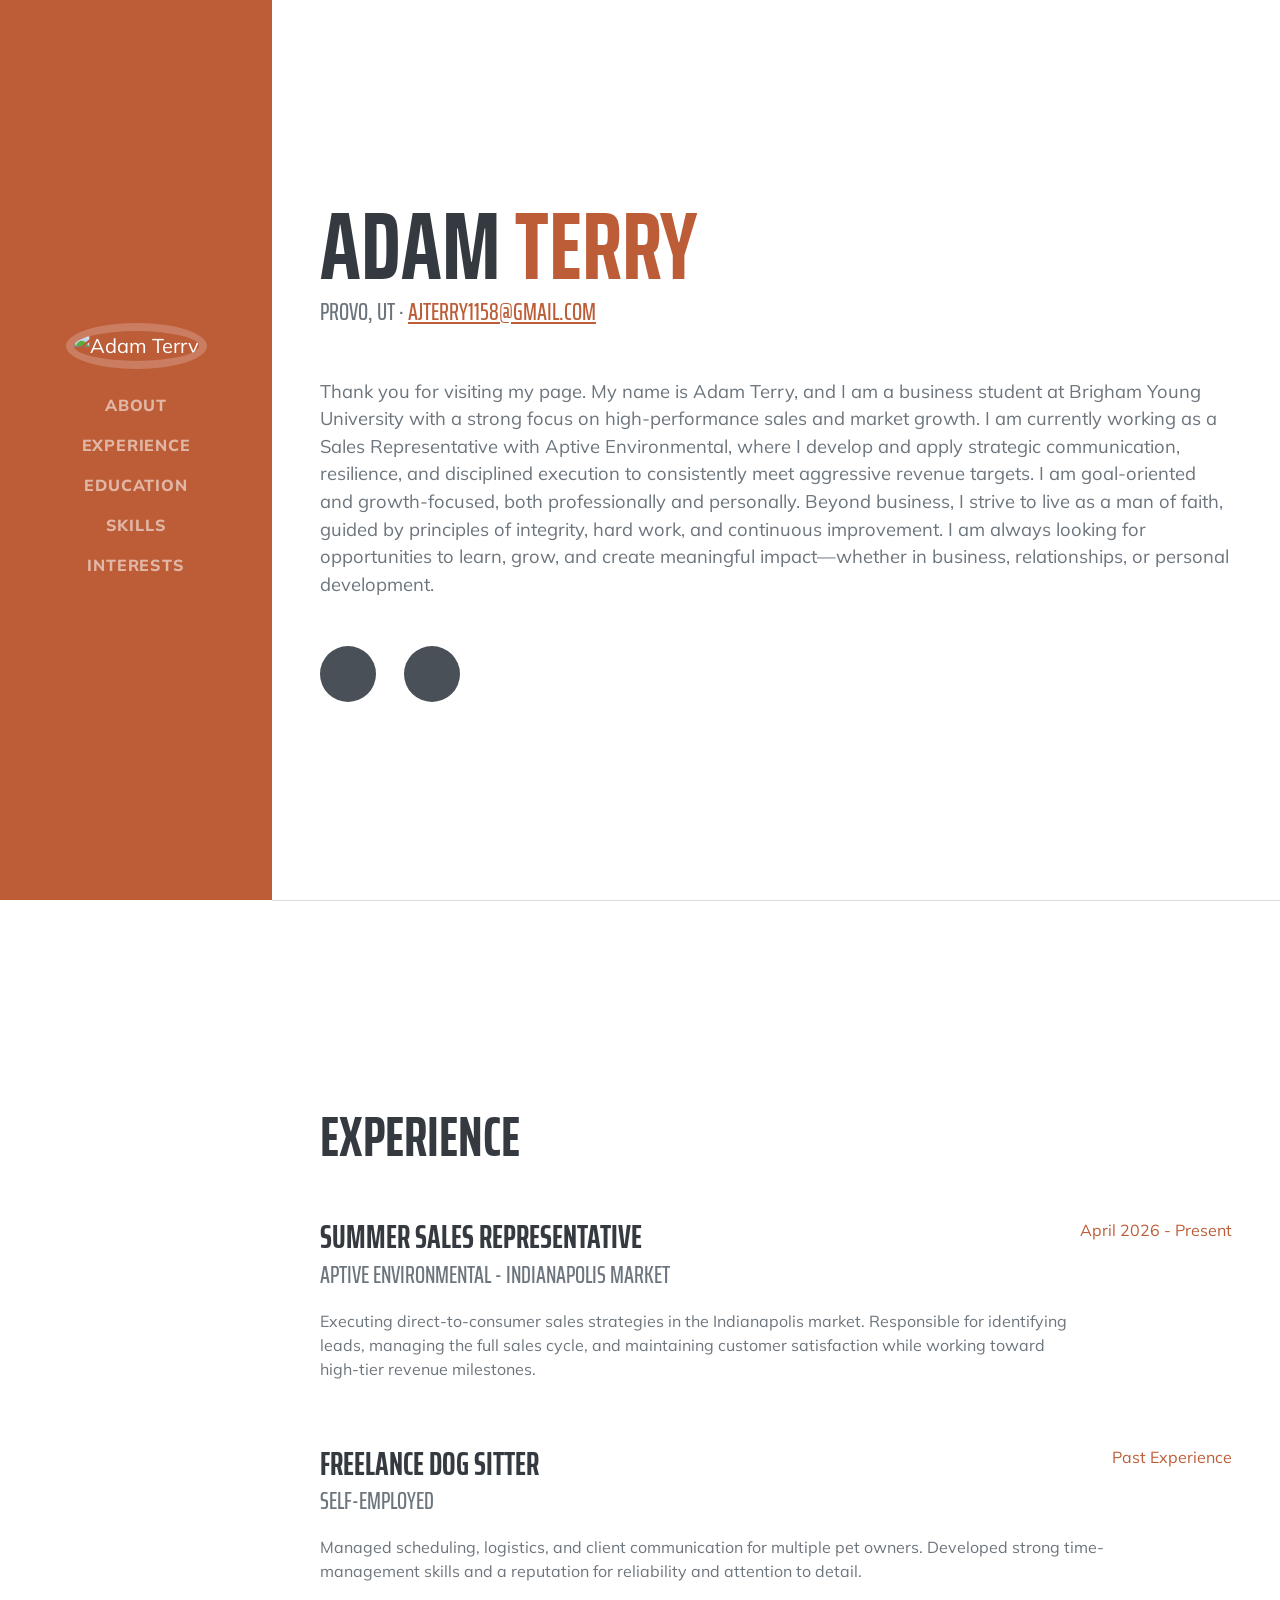
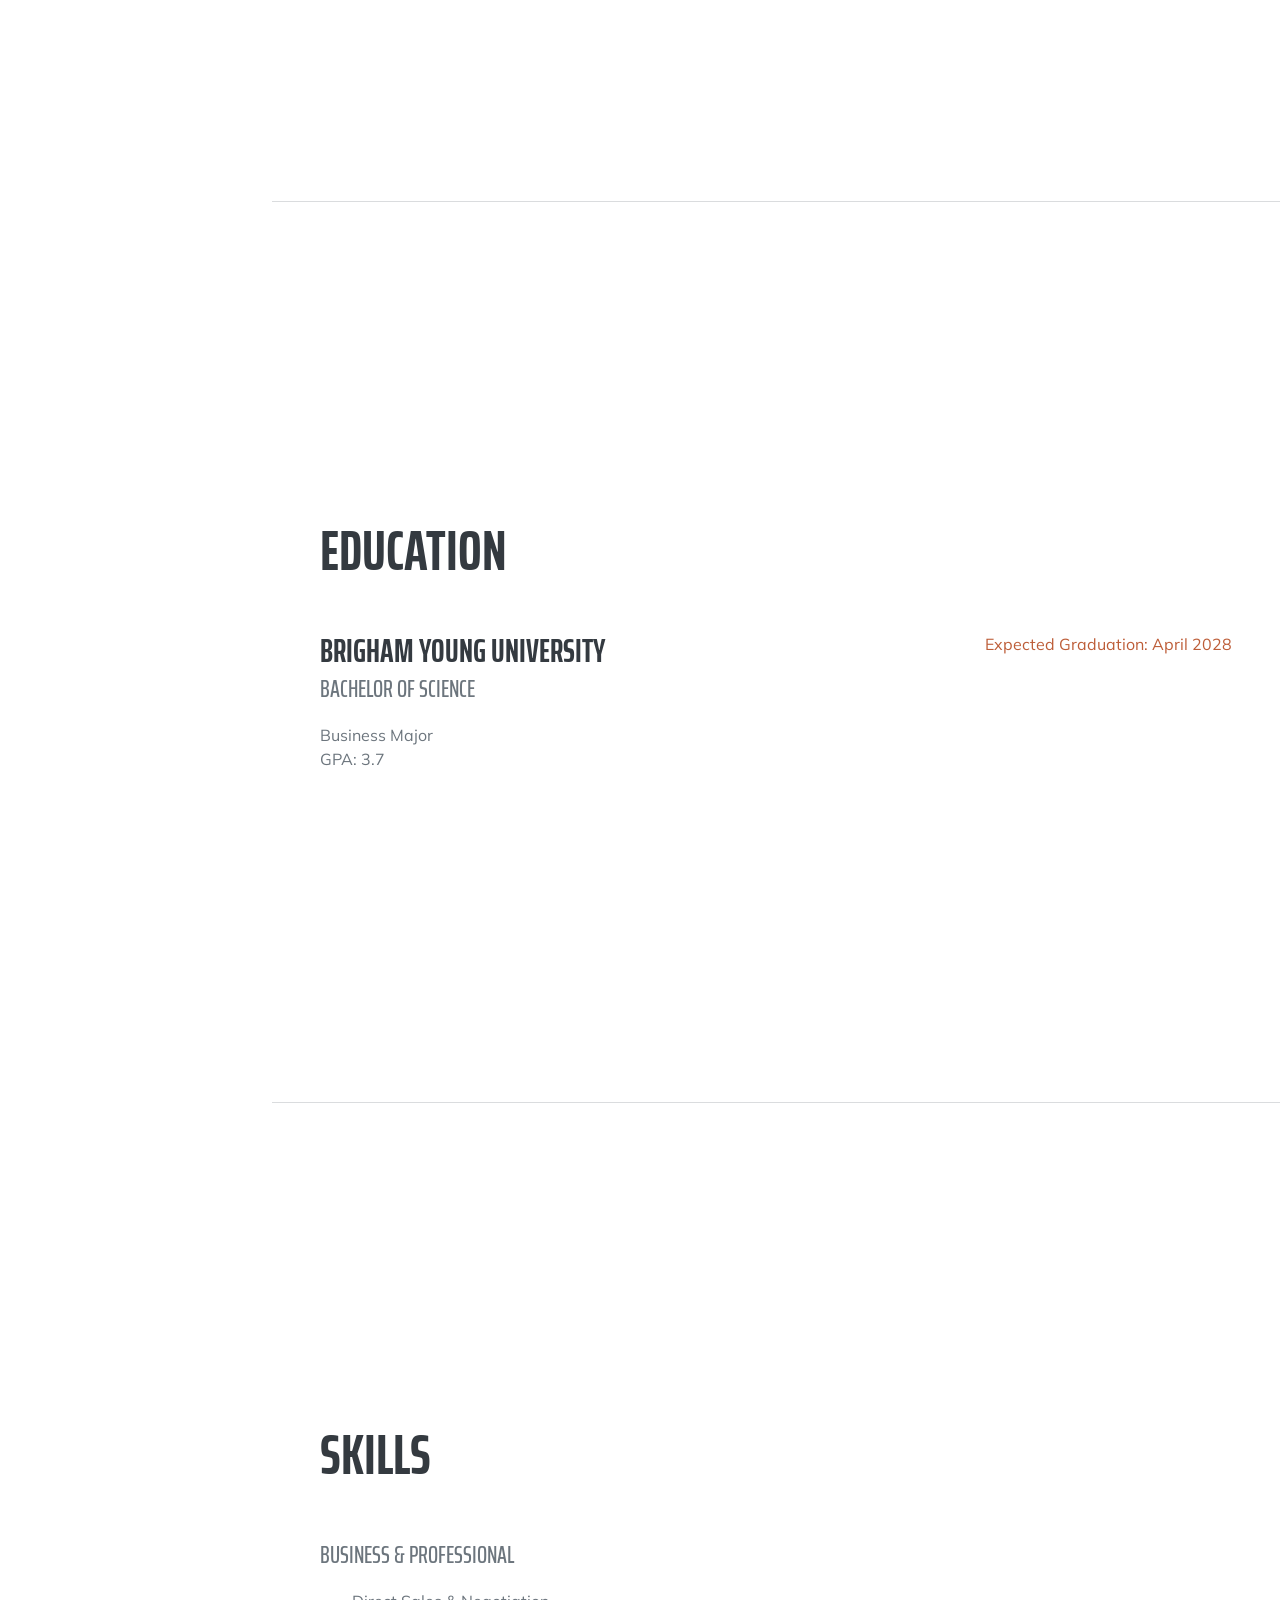
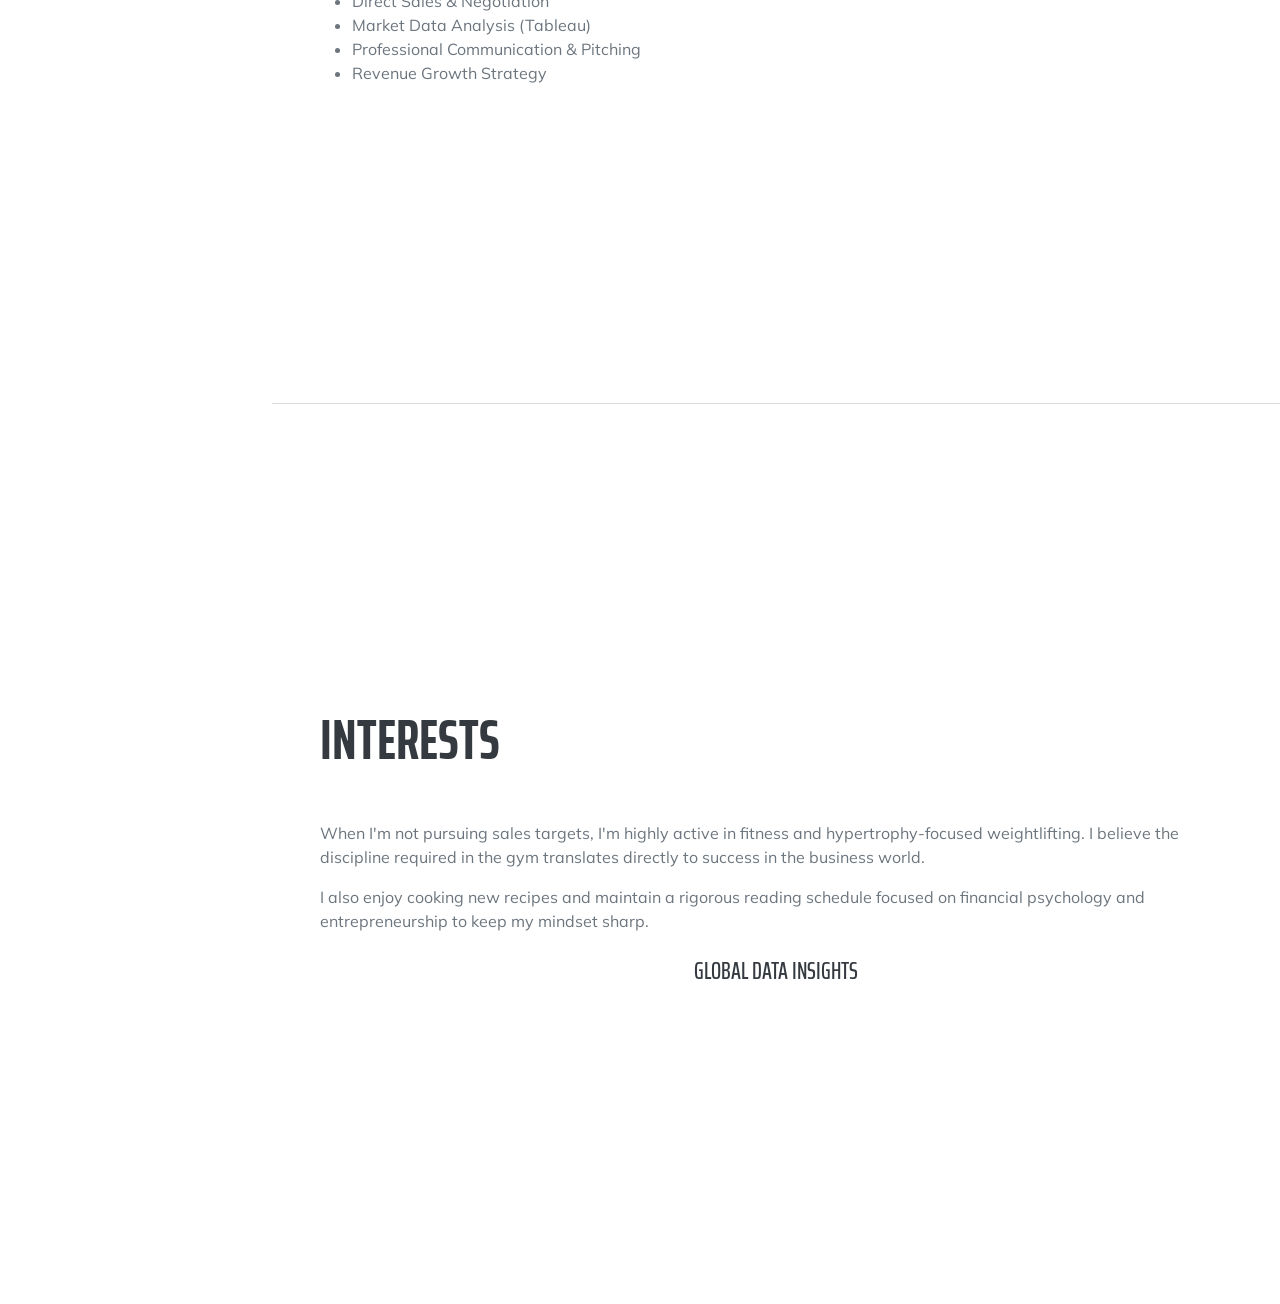
==== index.html @ 9a67cdf8 "Update index.html" ====
<!DOCTYPE html>
<html lang="en">
    <head>
        <meta charset="utf-8" />
        <meta name="viewport" content="width=device-width, initial-scale=1, shrink-to-fit=no" />
        <title>Adam Terry - Professional Resume</title>
        <link rel="icon" type="image/x-icon" href="assets/img/favicon.ico" />
        <script src="https://use.fontawesome.com/releases/v6.3.0/js/all.js" crossorigin="anonymous"></script>
        <link href="https://fonts.googleapis.com/css?family=Saira+Extra+Condensed:500,700" rel="stylesheet" type="text/css" />
        <link href="https://fonts.googleapis.com/css?family=Muli:400,400i,800,800i" rel="stylesheet" type="text/css" />
        <link href="styles.css" rel="stylesheet" />
    </head>
    <body id="page-top">
        <nav class="navbar navbar-expand-lg navbar-dark bg-primary fixed-top" id="sideNav">
            <a class="navbar-brand js-scroll-trigger" href="#page-top">
                <span class="d-block d-lg-none">Adam Terry</span>
                <span class="d-none d-lg-block"><img class="img-fluid img-profile rounded-circle mx-auto mb-2" src="IMG_8298.jpg" alt="Adam Terry" /></span>
            </a>
            <button class="navbar-toggler" type="button" data-bs-toggle="collapse" data-bs-target="#navbarResponsive" aria-controls="navbarResponsive" aria-expanded="false" aria-label="Toggle navigation"><span class="navbar-toggler-icon"></span></button>
            <div class="collapse navbar-collapse" id="navbarResponsive">
                <ul class="navbar-nav">
                    <li class="nav-item"><a class="nav-link js-scroll-trigger" href="#about">About</a></li>
                    <li class="nav-item"><a class="nav-link js-scroll-trigger" href="#experience">Experience</a></li>
                    <li class="nav-item"><a class="nav-link js-scroll-trigger" href="#education">Education</a></li>
                    <li class="nav-item"><a class="nav-link js-scroll-trigger" href="#skills">Skills</a></li>
                    <li class="nav-item"><a class="nav-link js-scroll-trigger" href="#interests">Interests</a></li>
                </ul>
            </div>
        </nav>
        <div class="container-fluid p-0">
            <section class="resume-section" id="about">
                <div class="resume-section-content">
                    <h1 class="mb-0">Adam <span class="text-primary">Terry</span></h1>
                    <div class="subheading mb-5">
                        Provo, UT · <a href="mailto:ajterry1158@gmail.com">ajterry1158@gmail.com</a>
                    </div>
                    <p class="lead mb-5">Thank you for visiting my page. My name is Adam Terry, and I am a business student at Brigham Young University with a strong focus on high-performance sales and market growth. I am currently working as a Sales Representative with Aptive Environmental, where I develop and apply strategic communication, resilience, and disciplined execution to consistently meet aggressive revenue targets. I am goal-oriented and growth-focused, both professionally and personally. Beyond business, I strive to live as a man of faith, guided by principles of integrity, hard work, and continuous improvement. I am always looking for opportunities to learn, grow, and create meaningful impact—whether in business, relationships, or personal development.</p>
                    <div class="social-icons">
                        <a class="social-icon" href="https://www.linkedin.com/in/adam-terry-8295273a7/"><i class="fab fa-linkedin-in"></i></a>
                        <a class="social-icon" href="https://github.com/ajterry3"><i class="fab fa-github"></i></a>
                    </div>
                </div>
            </section>
            <hr class="m-0" />
            <section class="resume-section" id="experience">
                <div class="resume-section-content">
                    <h2 class="mb-5">Experience</h2>
                    <div class="d-flex flex-column flex-md-row justify-content-between mb-5">
                        <div class="flex-grow-1">
                            <h3 class="mb-0">Summer Sales Representative</h3>
                            <div class="subheading mb-3">Aptive Environmental - Indianapolis Market</div>
                            <p>Executing direct-to-consumer sales strategies in the Indianapolis market. Responsible for identifying leads, managing the full sales cycle, and maintaining customer satisfaction while working toward high-tier revenue milestones.</p>
                        </div>
                        <div class="flex-shrink-0"><span class="text-primary">April 2026 - Present</span></div>
                    </div>
                    <div class="d-flex flex-column flex-md-row justify-content-between">
                        <div class="flex-grow-1">
                            <h3 class="mb-0">Freelance Dog Sitter</h3>
                            <div class="subheading mb-3">Self-Employed</div>
                            <p>Managed scheduling, logistics, and client communication for multiple pet owners. Developed strong time-management skills and a reputation for reliability and attention to detail.</p>
                        </div>
                        <div class="flex-shrink-0"><span class="text-primary">Past Experience</span></div>
                    </div>
                </div>
            </section>
            <hr class="m-0" />
            <section class="resume-section" id="education">
                <div class="resume-section-content">
                    <h2 class="mb-5">Education</h2>
                    <div class="d-flex flex-column flex-md-row justify-content-between">
                        <div class="flex-grow-1">
                            <h3 class="mb-0">Brigham Young University</h3>
                            <div class="subheading mb-3">Bachelor of Science</div>
                            <div>Business Major</div>
                            <p>GPA: 3.7</p>
                        </div>
                        <div class="flex-shrink-0"><span class="text-primary">Expected Graduation: April 2028</span></div>
                    </div>
                </div>
            </section>
            <hr class="m-0" />
            <section class="resume-section" id="skills">
                <div class="resume-section-content">
                    <h2 class="mb-5">Skills</h2>
                    <div class="subheading mb-3">Business & Professional</div>
                    <ul class="fa-ul mb-0">
                        <li><span class="fa-li"><i class="fas fa-check"></i></span>Direct Sales & Negotiation</li>
                        <li><span class="fa-li"><i class="fas fa-check"></i></span>Market Data Analysis (Tableau)</li>
                        <li><span class="fa-li"><i class="fas fa-check"></i></span>Professional Communication & Pitching</li>
                        <li><span class="fa-li"><i class="fas fa-check"></i></span>Revenue Growth Strategy</li>
                    </ul>
                </div>
            </section>
            <hr class="m-0" />
            <section class="resume-section" id="interests">
                <div class="resume-section-content">
                    <h2 class="mb-5">Interests</h2>
                    <p>When I'm not pursuing sales targets, I'm highly active in fitness and hypertrophy-focused weightlifting. I believe the discipline required in the gym translates directly to success in the business world.</p>
                    <p class="mb-0">I also enjoy cooking new recipes and maintain a rigorous reading schedule focused on financial psychology and entrepreneurship to keep my mindset sharp.</p>
                    <div class="mt-4 text-center">
    <h3 class="subheading mb-3">Global Data Insights</h3>
                        <div class='tableauPlaceholder' id='viz1713464520448' style='position: relative'><noscript><a href='#'><img alt='Global Oil Production ' src='https:&#47;&#47;public.tableau.com&#47;static&#47;images&#47;MO&#47;MOM2026W14_17759537189500&#47;MOM2026W14&#47;1_rss.png' style='border: none' /></a></noscript><object class='tableauViz'  style='display:none;'><param name='host_url' value='https%3A%2F%2Fpublic.tableau.com%2F' /> <param name='embed_code_version' value='3' /> <param name='site_root' value='' /><param name='name' value='MOM2026W14_17759537189500&#47;MOM2026W14' /><param name='tabs' value='no' /><param name='toolbar' value='yes' /><param name='static_image' value='https:&#47;&#47;public.tableau.com&#47;static&#47;images&#47;MO&#47;MOM2026W14_17759537189500&#47;MOM2026W14&#47;1.png' /> <param name='animate_transition' value='yes' /><param name='display_static_image' value='yes' /><param name='display_spinner' value='yes' /><param name='display_overlay' value='yes' /><param name='display_count' value='yes' /><param name='language' value='en-US' /></object></div>                <script type='text/javascript'>                    var divElement = document.getElementById('viz1713464520448');                    var vizElement = divElement.getElementsByTagName('object')[0];                    vizElement.style.width='100%';vizElement.style.height=(divElement.offsetWidth*0.75)+'px';                    var scriptElement = document.createElement('script');                    scriptElement.src = 'https://public.tableau.com/scripts/viz-v1.js';                    vizElement.parentNode.insertBefore(scriptElement, vizElement);                </script>
    </div>
                </div>
            </section>
        </div>
        <script src="https://cdn.jsdelivr.net/npm/bootstrap@5.2.3/dist/js/bootstrap.bundle.min.js"></script>
        <script src="js/scripts.js"></script>
    </body>
</html>
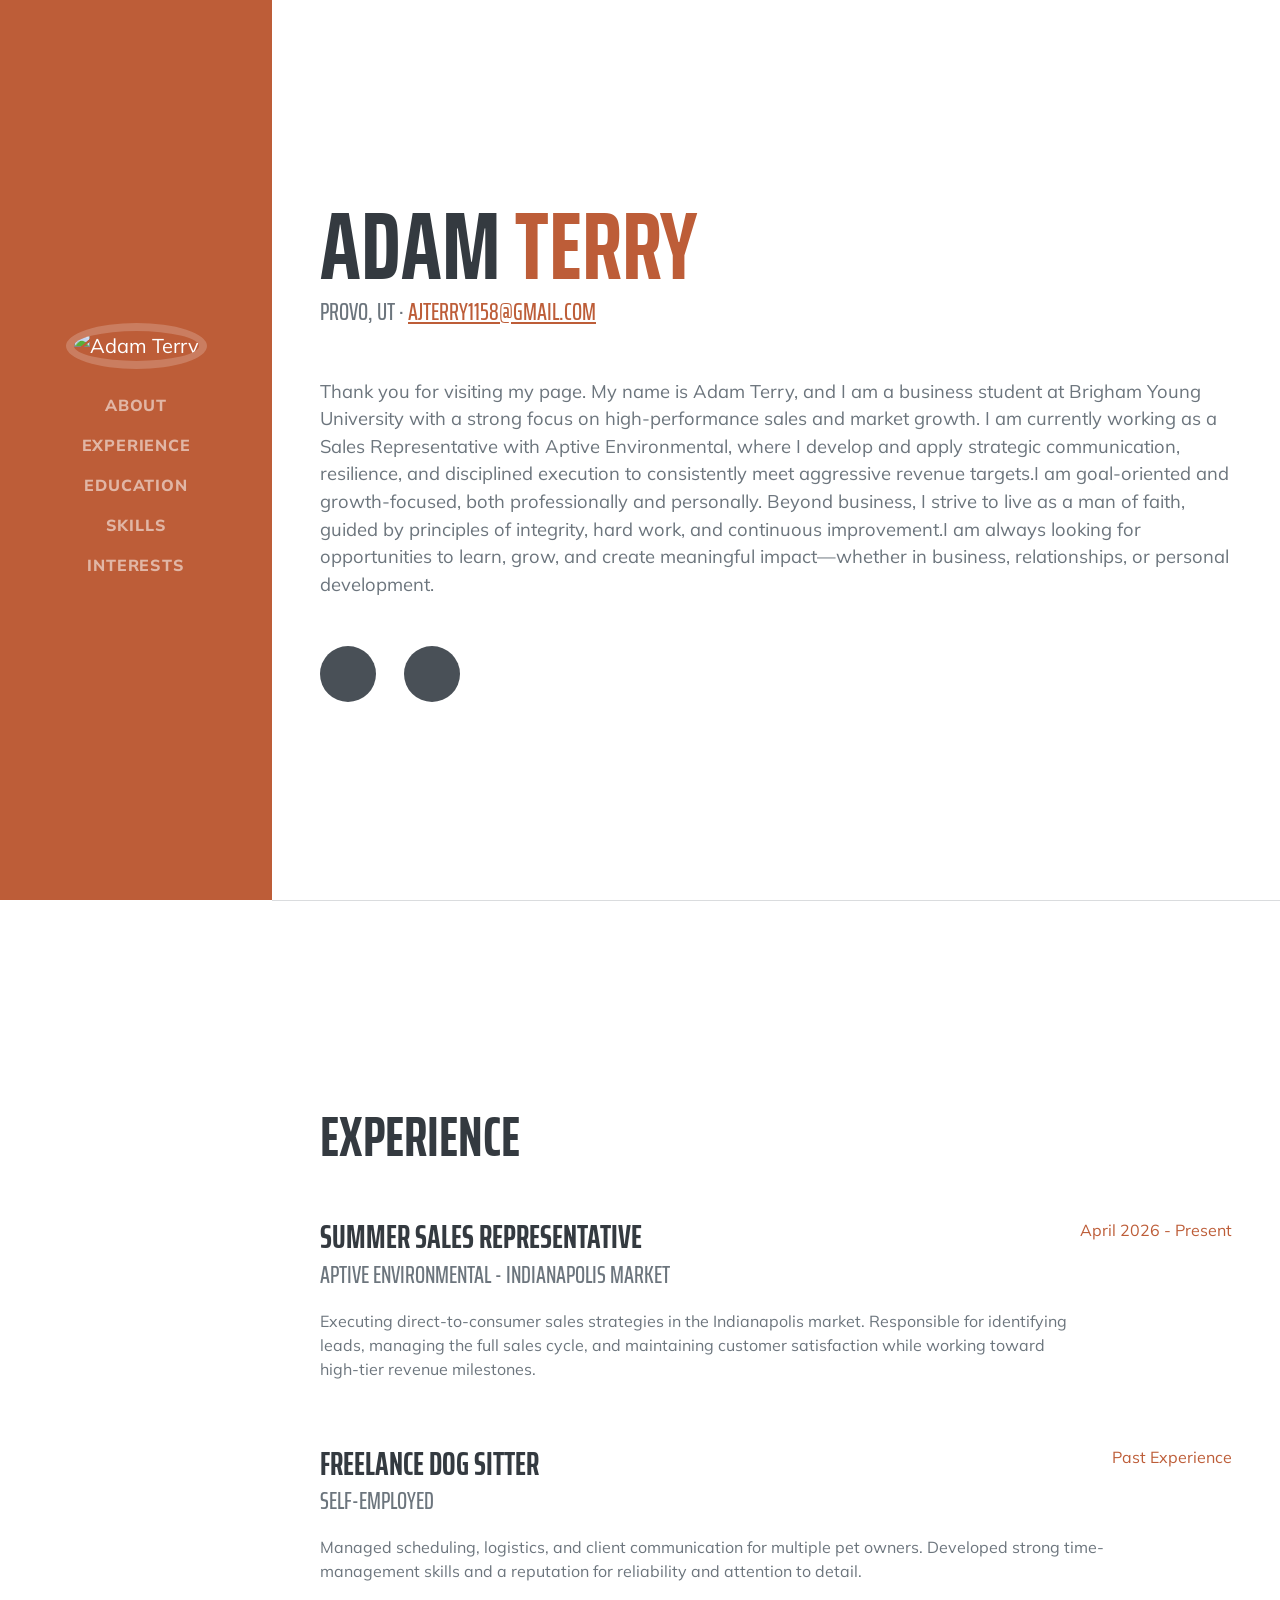
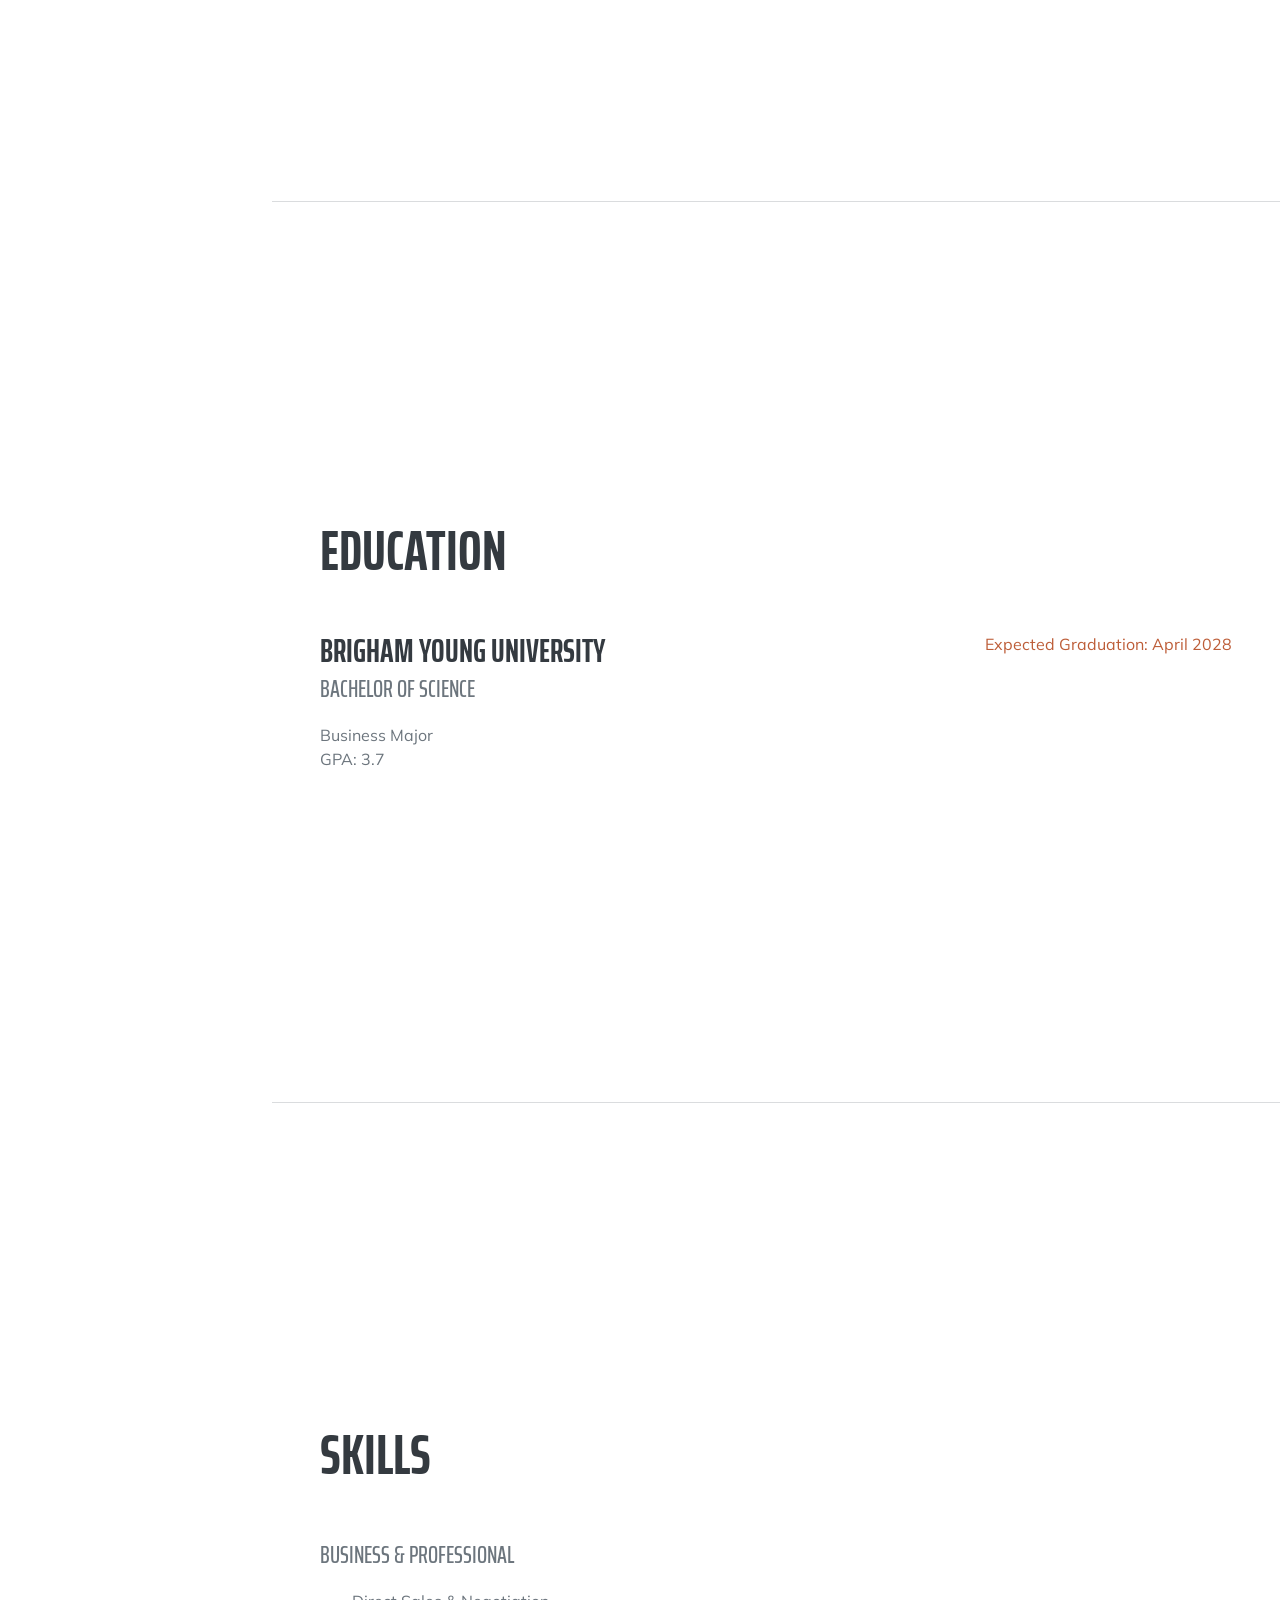
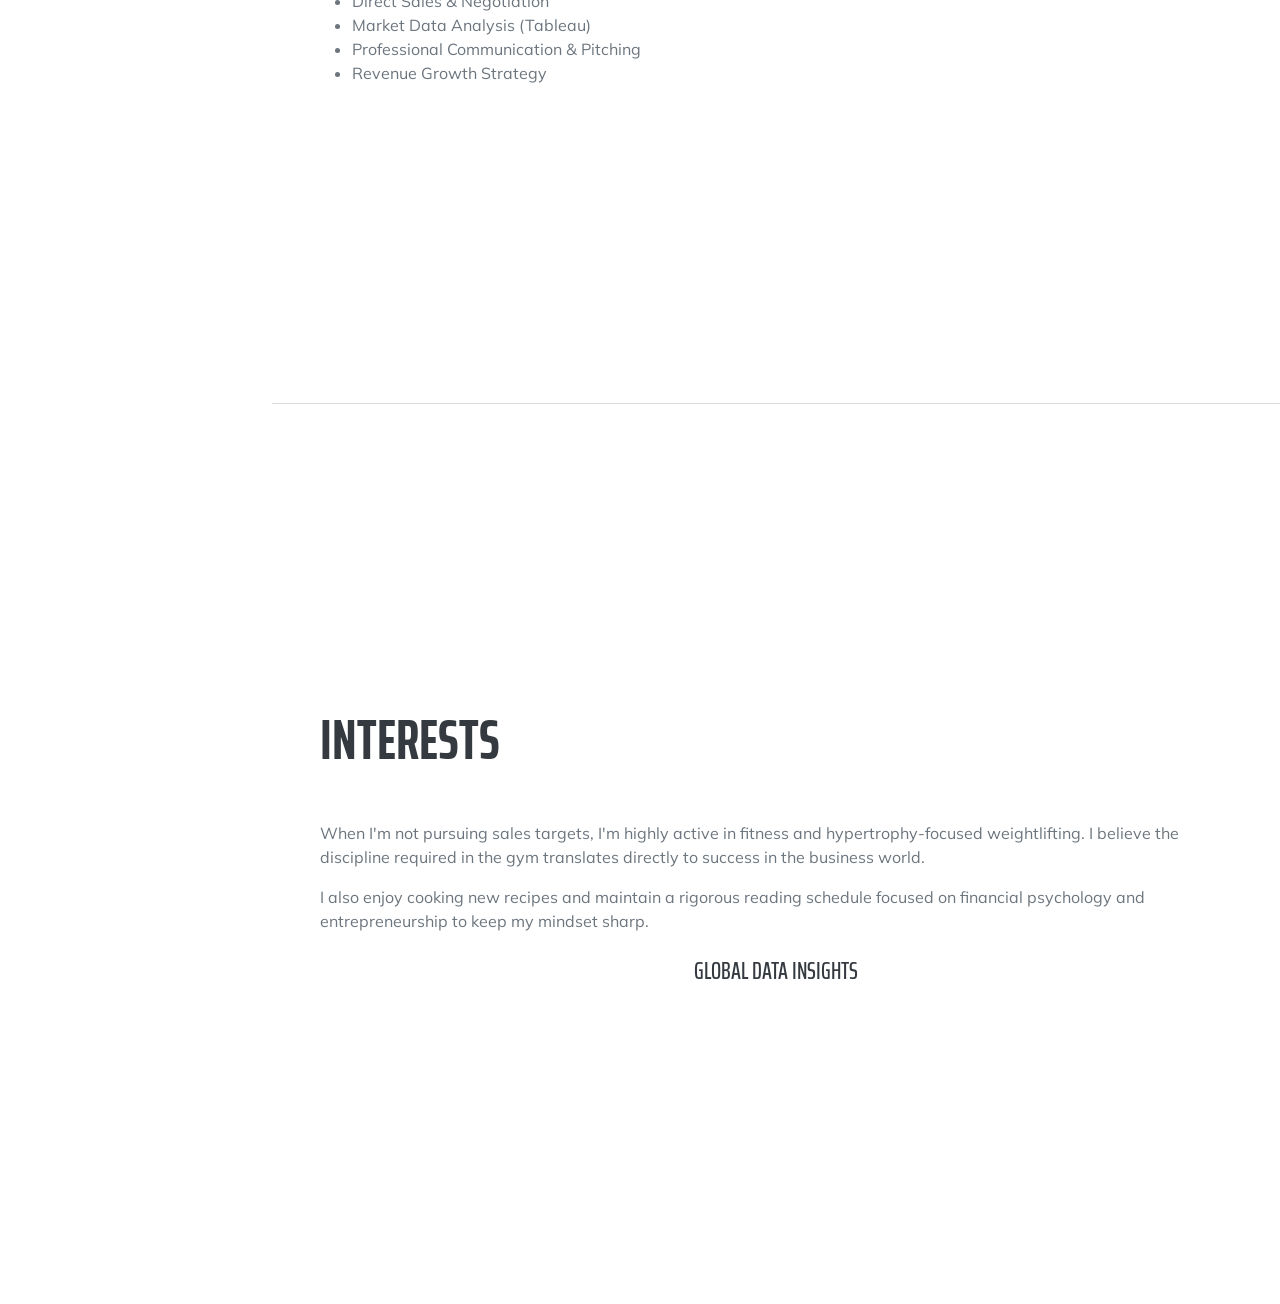
==== commit 9a615e83: "Update index.html" ====
--- a/index.html
+++ b/index.html
@@ -34,7 +34,7 @@
                     <div class="subheading mb-5">
                         Provo, UT · <a href="mailto:ajterry1158@gmail.com">ajterry1158@gmail.com</a>
                     </div>
-                    <p class="lead mb-5">Thank you for visiting my page. My name is Adam Terry, and I am a business student at Brigham Young University with a strong focus on high-performance sales and market growth. I am currently working as a Sales Representative with Aptive Environmental, where I develop and apply strategic communication, resilience, and disciplined execution to consistently meet aggressive revenue targets. I am goal-oriented and growth-focused, both professionally and personally. Beyond business, I strive to live as a man of faith, guided by principles of integrity, hard work, and continuous improvement. I am always looking for opportunities to learn, grow, and create meaningful impact—whether in business, relationships, or personal development.</p>
+                    <p class="lead mb-5">Thank you for visiting my page. My name is Adam Terry, and I am a business student at Brigham Young University with a strong focus on high-performance sales and market growth. I am currently working as a Sales Representative with Aptive Environmental, where I develop and apply strategic communication, resilience, and disciplined execution to consistently meet aggressive revenue targets.I am goal-oriented and growth-focused, both professionally and personally. Beyond business, I strive to live as a man of faith, guided by principles of integrity, hard work, and continuous improvement.I am always looking for opportunities to learn, grow, and create meaningful impact—whether in business, relationships, or personal development.</p>
                     <div class="social-icons">
                         <a class="social-icon" href="https://www.linkedin.com/in/adam-terry-8295273a7/"><i class="fab fa-linkedin-in"></i></a>
                         <a class="social-icon" href="https://github.com/ajterry3"><i class="fab fa-github"></i></a>
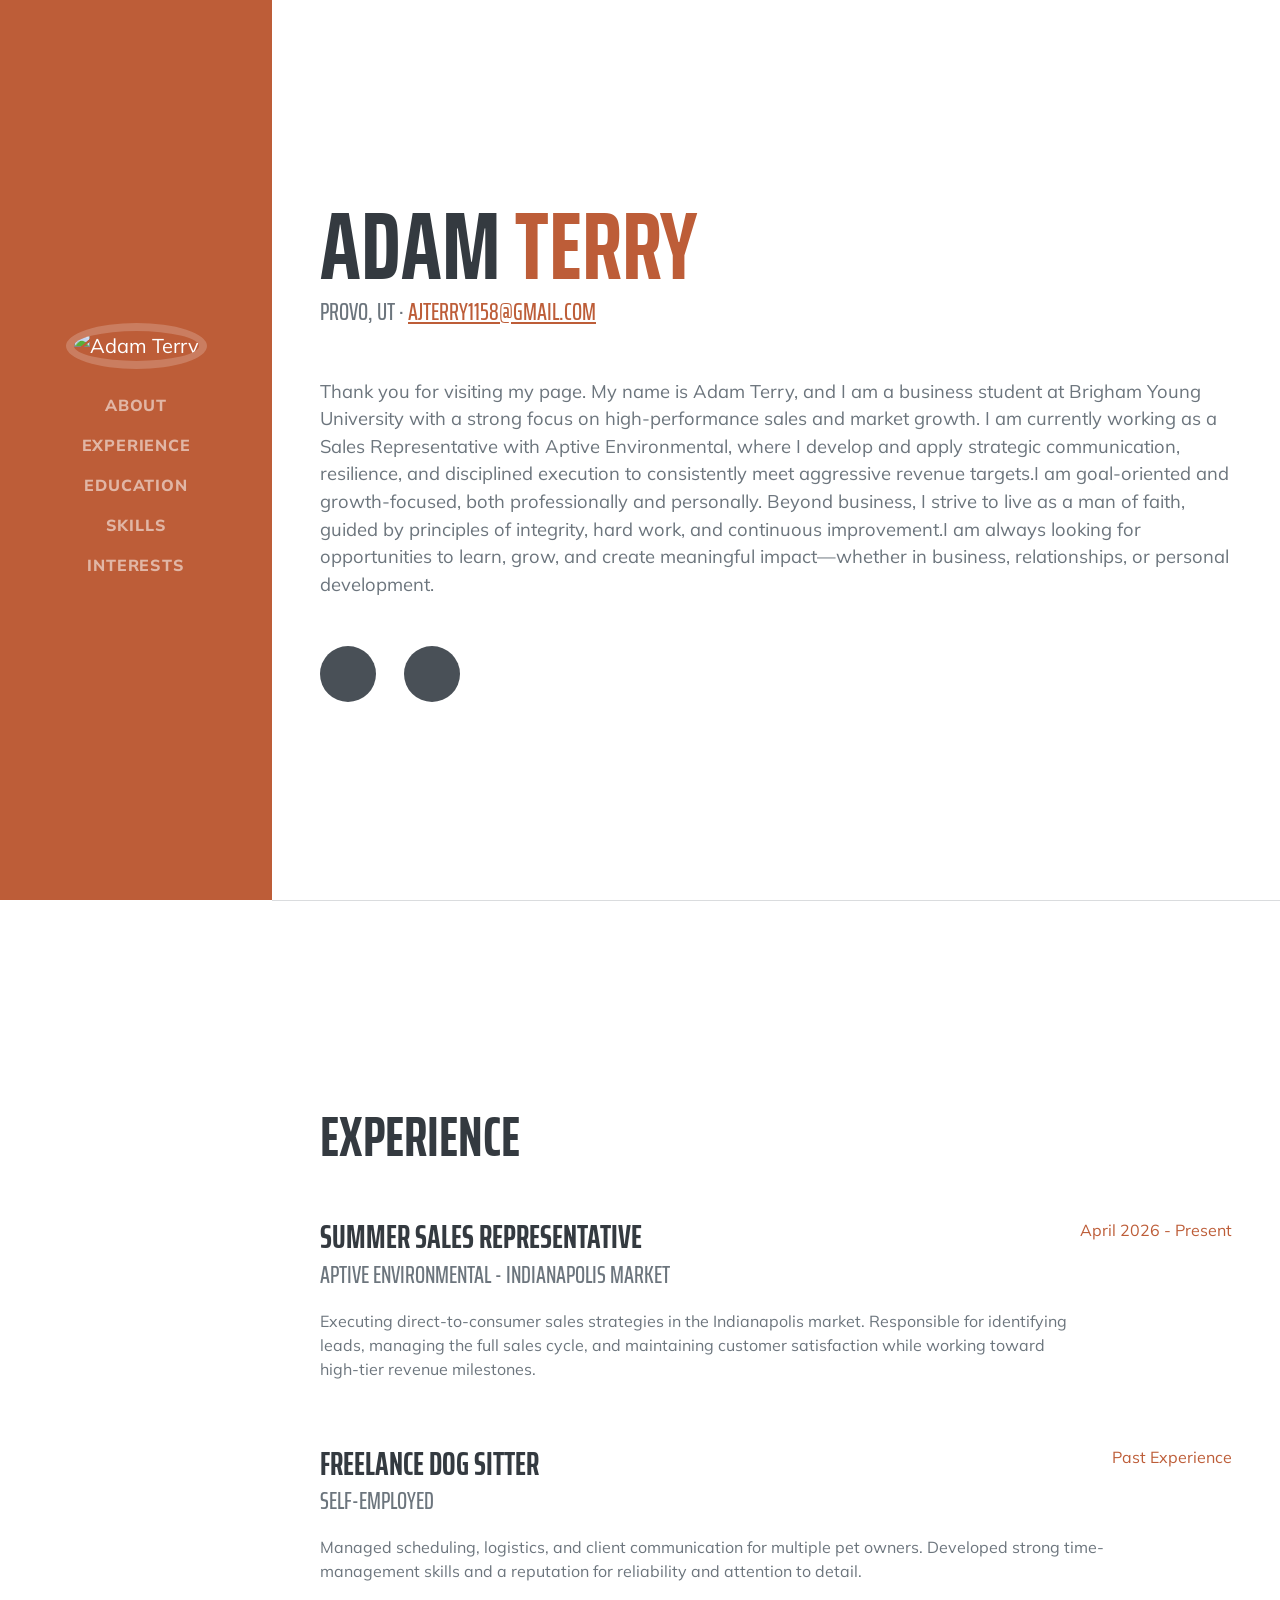
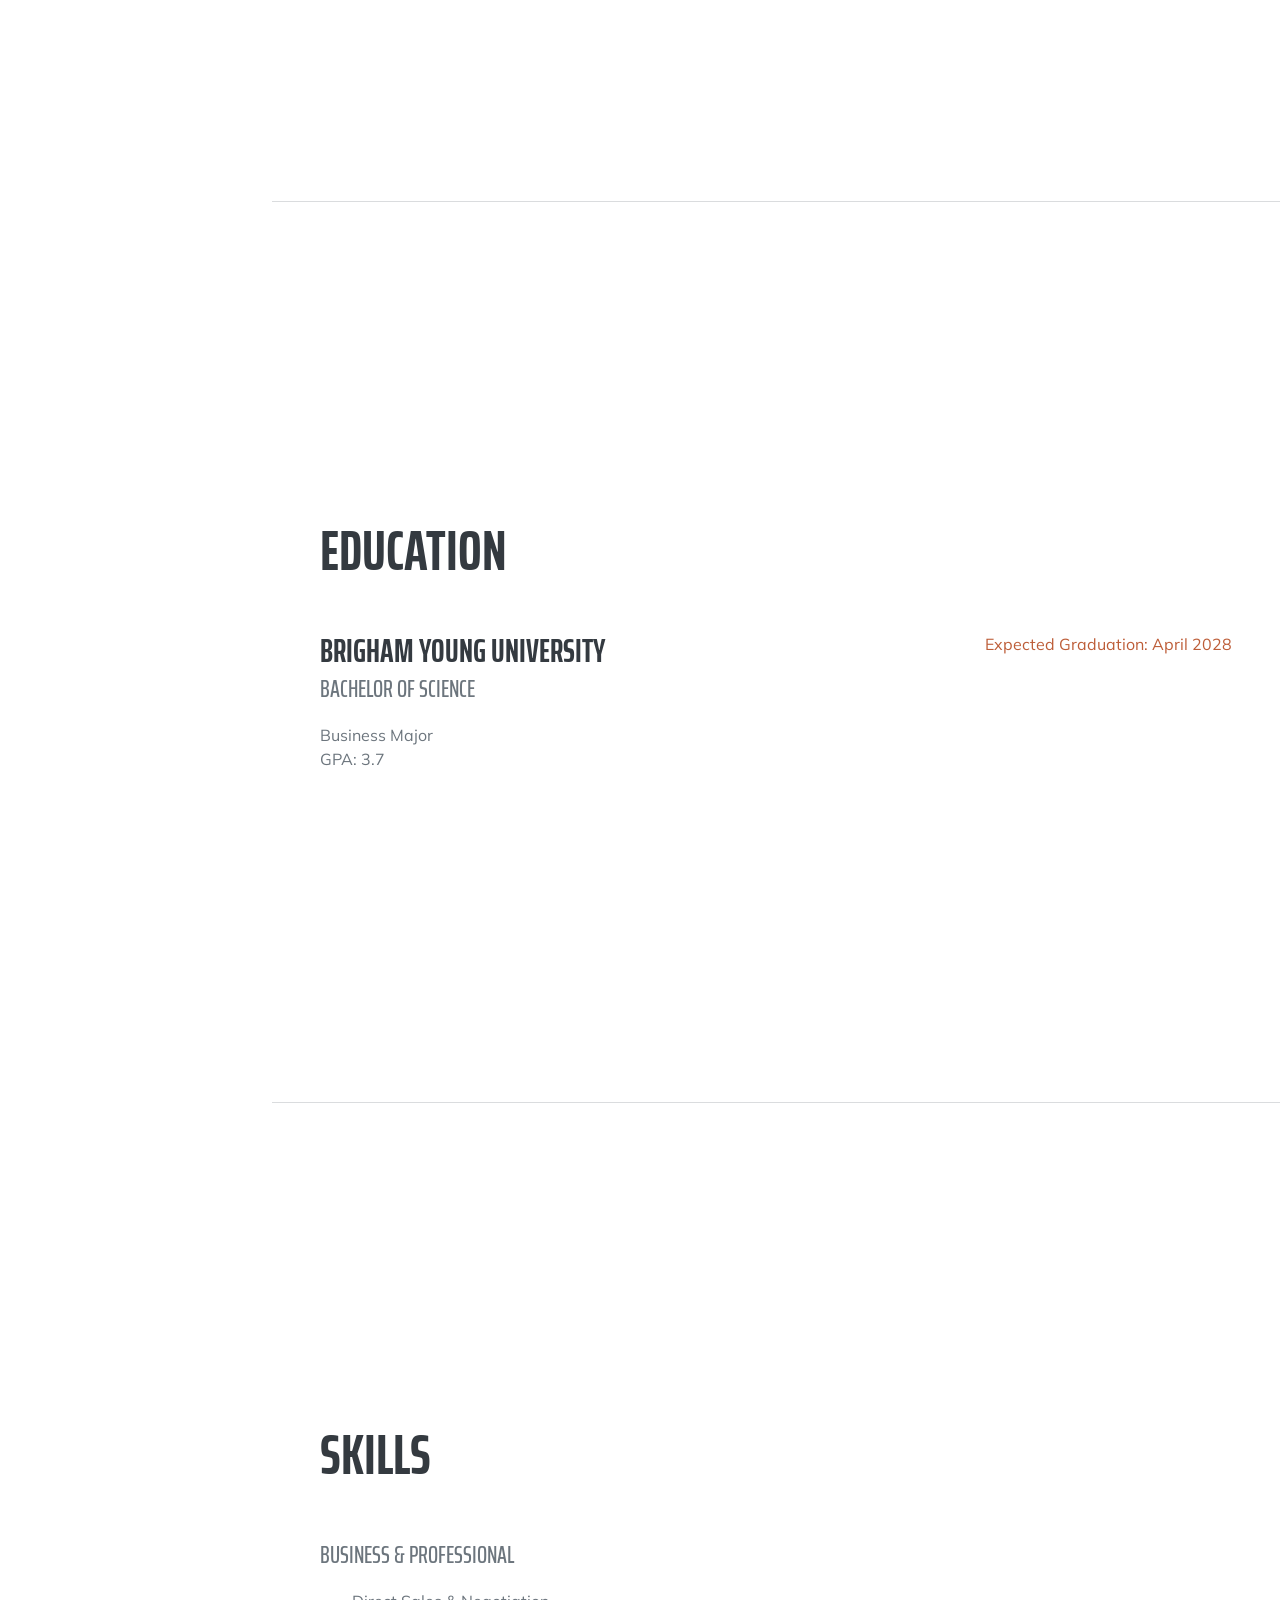
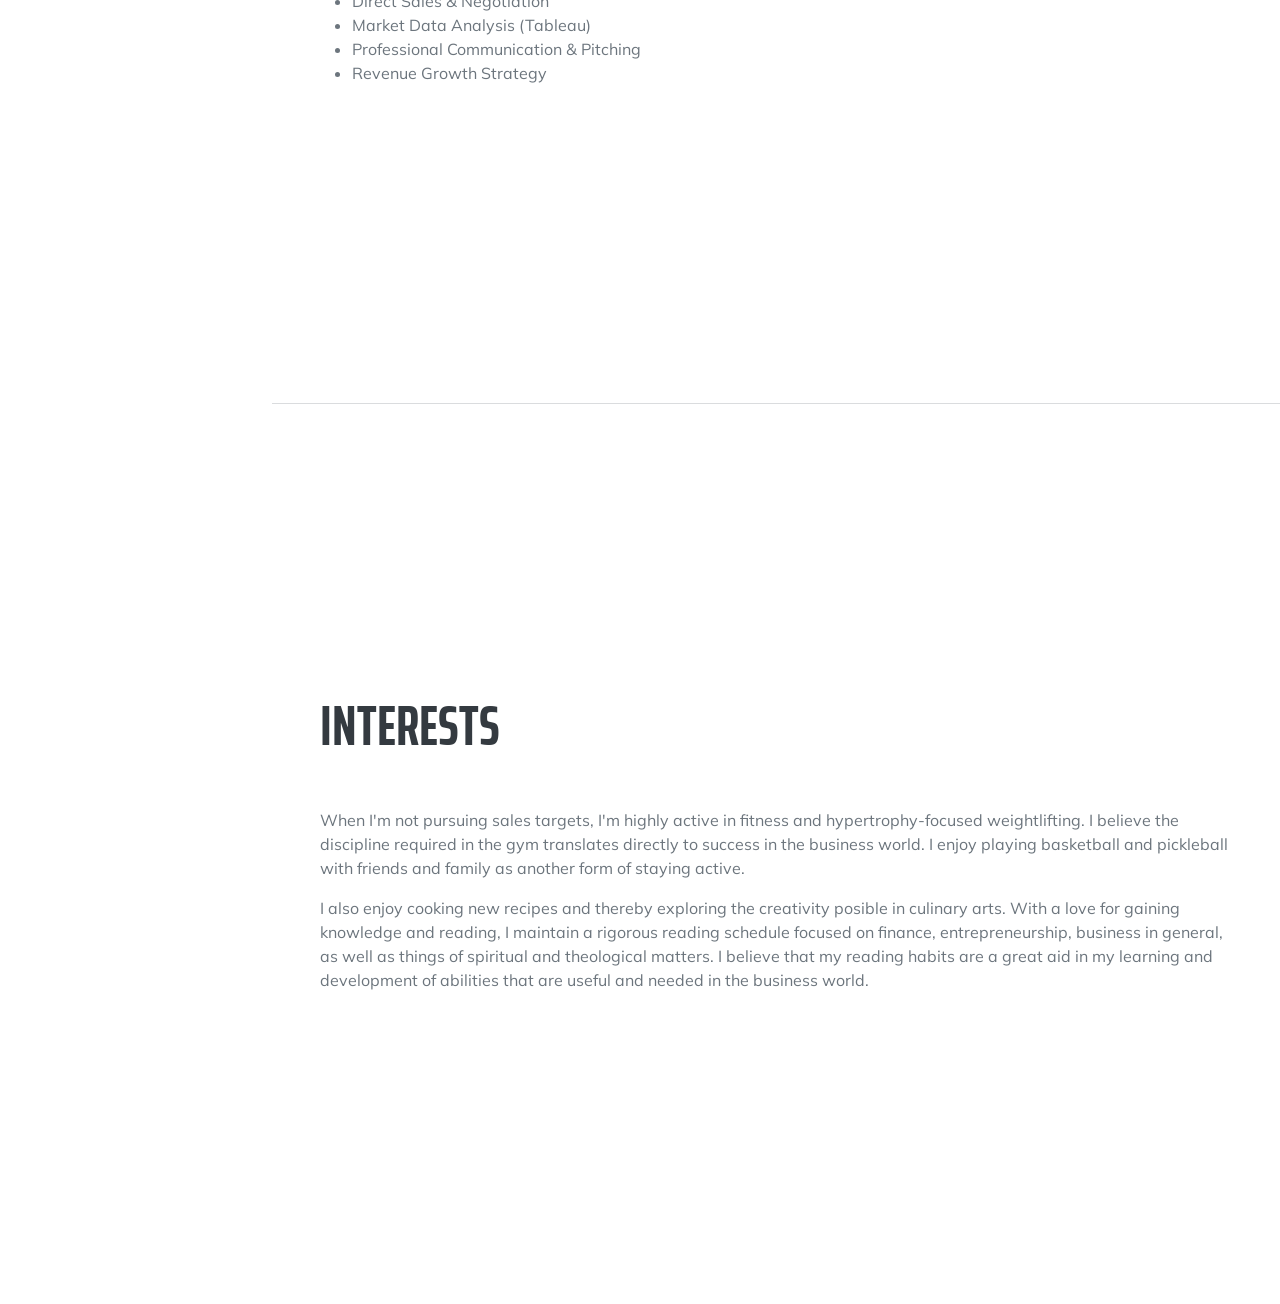
==== commit b487b61f: "Update index.html" ====
--- a/index.html
+++ b/index.html
@@ -95,10 +95,9 @@
             <section class="resume-section" id="interests">
                 <div class="resume-section-content">
                     <h2 class="mb-5">Interests</h2>
-                    <p>When I'm not pursuing sales targets, I'm highly active in fitness and hypertrophy-focused weightlifting. I believe the discipline required in the gym translates directly to success in the business world.</p>
-                    <p class="mb-0">I also enjoy cooking new recipes and maintain a rigorous reading schedule focused on financial psychology and entrepreneurship to keep my mindset sharp.</p>
+                    <p>When I'm not pursuing sales targets, I'm highly active in fitness and hypertrophy-focused weightlifting. I believe the discipline required in the gym translates directly to success in the business world. I enjoy playing basketball and pickleball with friends and family as another form of staying active.</p>
+                    <p class="mb-0">I also enjoy cooking new recipes and thereby exploring the creativity posible in culinary arts. With a love for gaining knowledge and reading, I maintain a rigorous reading schedule focused on finance, entrepreneurship, business in general, as well as things of spiritual and theological matters. I believe that my reading habits are a great aid in my learning and development of abilities that are useful and needed in the business world.</p>
                     <div class="mt-4 text-center">
-    <h3 class="subheading mb-3">Global Data Insights</h3>
                         <div class='tableauPlaceholder' id='viz1713464520448' style='position: relative'><noscript><a href='#'><img alt='Global Oil Production ' src='https:&#47;&#47;public.tableau.com&#47;static&#47;images&#47;MO&#47;MOM2026W14_17759537189500&#47;MOM2026W14&#47;1_rss.png' style='border: none' /></a></noscript><object class='tableauViz'  style='display:none;'><param name='host_url' value='https%3A%2F%2Fpublic.tableau.com%2F' /> <param name='embed_code_version' value='3' /> <param name='site_root' value='' /><param name='name' value='MOM2026W14_17759537189500&#47;MOM2026W14' /><param name='tabs' value='no' /><param name='toolbar' value='yes' /><param name='static_image' value='https:&#47;&#47;public.tableau.com&#47;static&#47;images&#47;MO&#47;MOM2026W14_17759537189500&#47;MOM2026W14&#47;1.png' /> <param name='animate_transition' value='yes' /><param name='display_static_image' value='yes' /><param name='display_spinner' value='yes' /><param name='display_overlay' value='yes' /><param name='display_count' value='yes' /><param name='language' value='en-US' /></object></div>                <script type='text/javascript'>                    var divElement = document.getElementById('viz1713464520448');                    var vizElement = divElement.getElementsByTagName('object')[0];                    vizElement.style.width='100%';vizElement.style.height=(divElement.offsetWidth*0.75)+'px';                    var scriptElement = document.createElement('script');                    scriptElement.src = 'https://public.tableau.com/scripts/viz-v1.js';                    vizElement.parentNode.insertBefore(scriptElement, vizElement);                </script>
     </div>
                 </div>
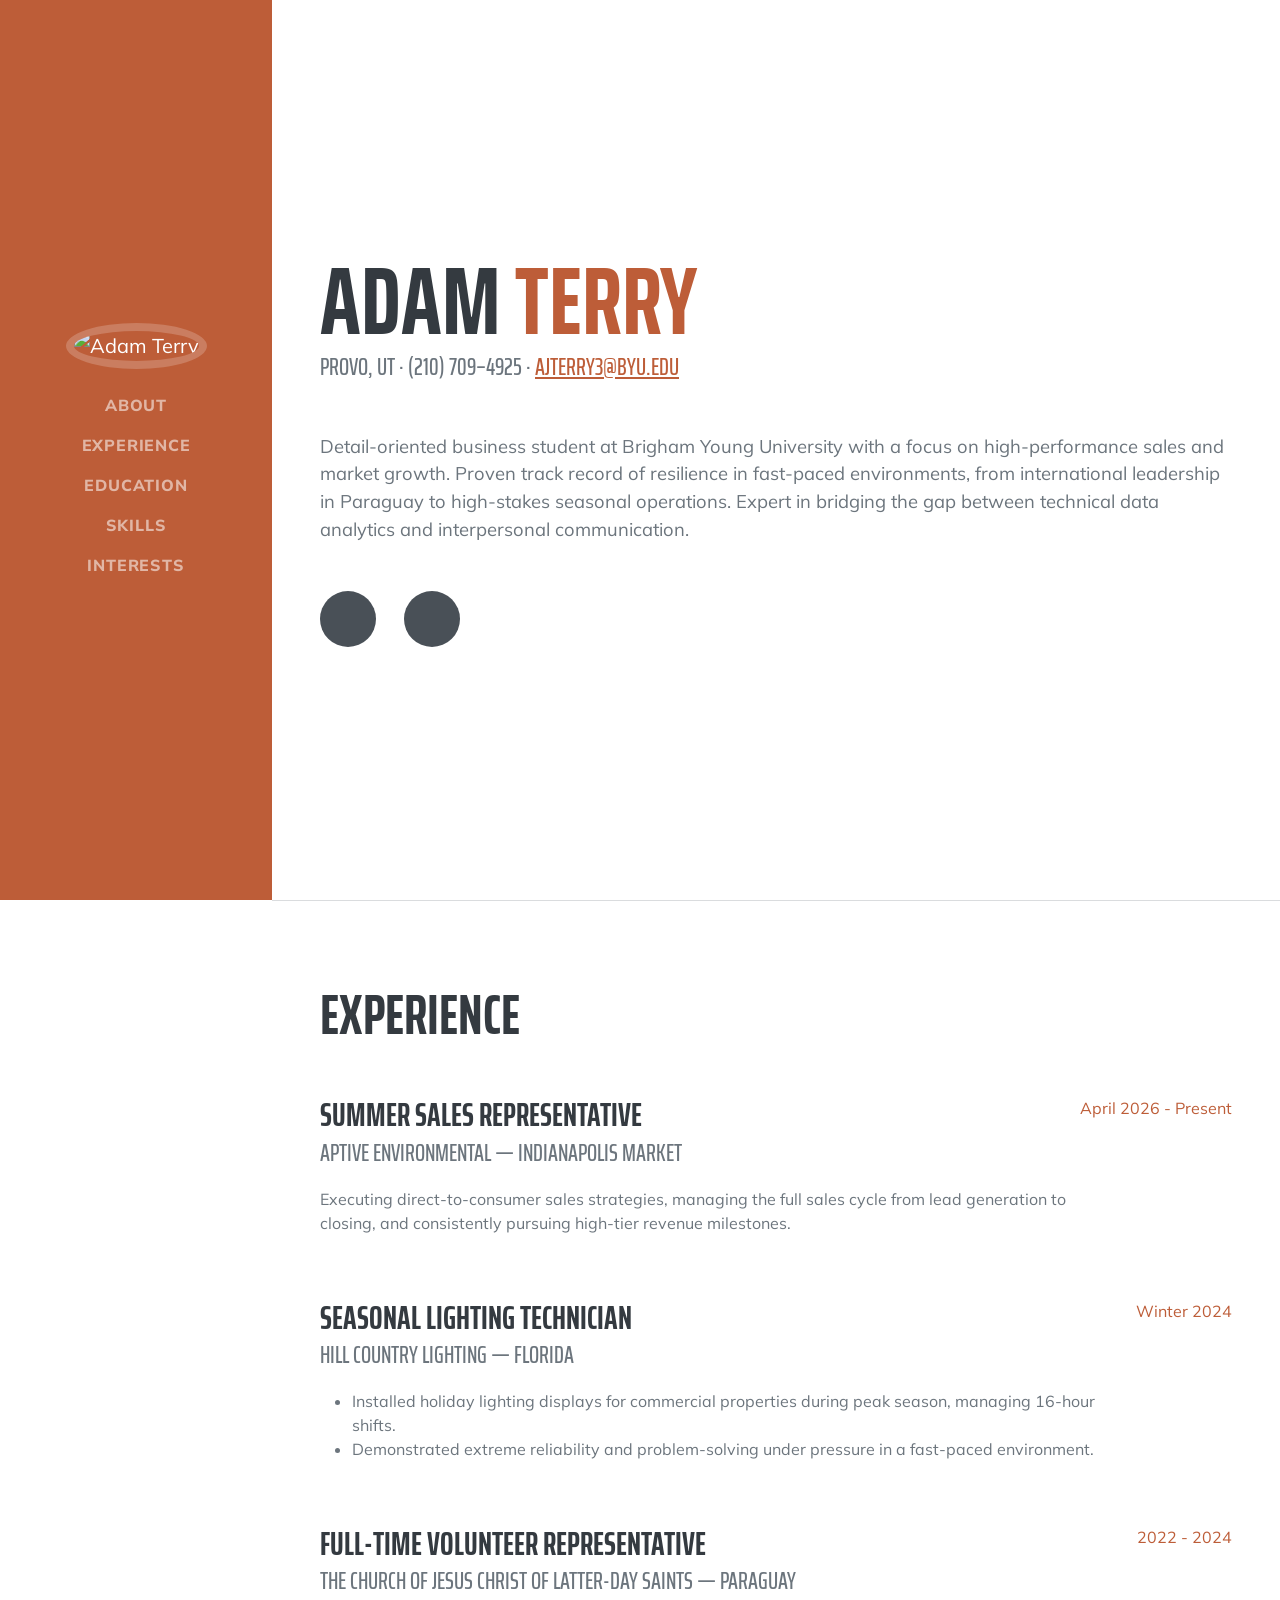
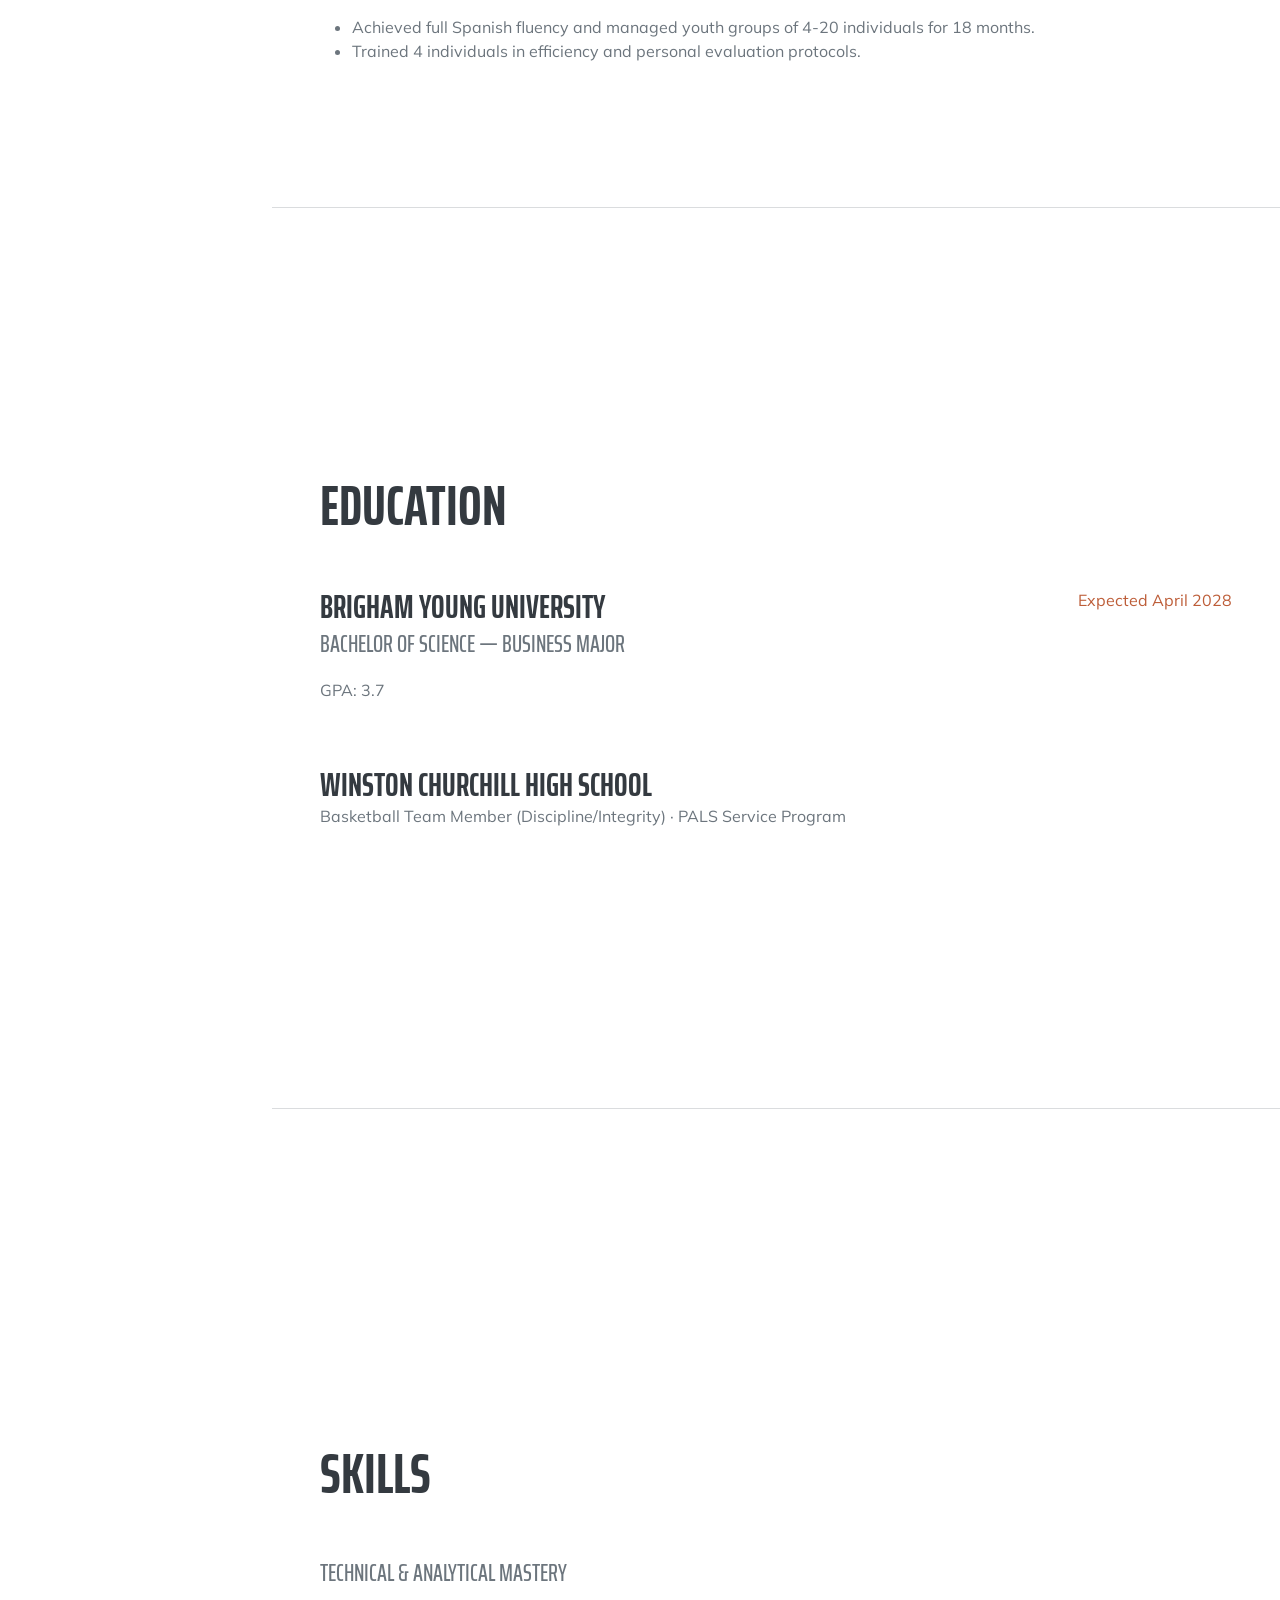
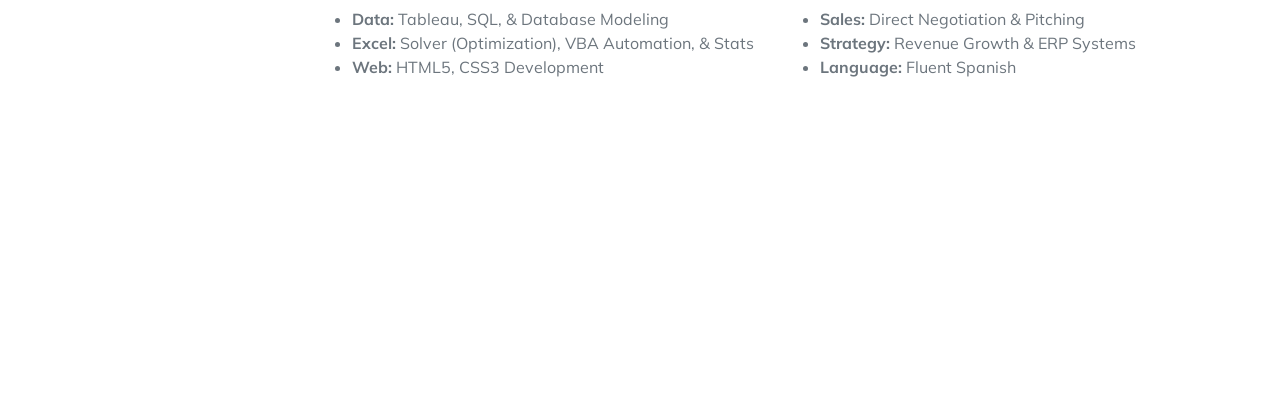
==== commit 3c52b55d: "Update index.html" ====
--- a/index.html
+++ b/index.html
@@ -28,81 +28,108 @@
             </div>
         </nav>
         <div class="container-fluid p-0">
-            <section class="resume-section" id="about">
-                <div class="resume-section-content">
-                    <h1 class="mb-0">Adam <span class="text-primary">Terry</span></h1>
-                    <div class="subheading mb-5">
-                        Provo, UT · <a href="mailto:ajterry1158@gmail.com">ajterry1158@gmail.com</a>
+        <section class="resume-section" id="about">
+            <div class="resume-section-content">
+                <h1 class="mb-0">Adam <span class="text-primary">Terry</span></h1>
+                <div class="subheading mb-5">
+                    Provo, UT · (210) 709–4925 · <a href="mailto:Ajterry3@byu.edu">Ajterry3@byu.edu</a>
+                </div>
+                <p class="lead mb-5">Detail-oriented business student at Brigham Young University with a focus on high-performance sales and market growth. Proven track record of resilience in fast-paced environments, from international leadership in Paraguay to high-stakes seasonal operations. Expert in bridging the gap between technical data analytics and interpersonal communication.</p>
+                <div class="social-icons">
+                    <a class="social-icon" href="https://www.linkedin.com/in/adam-terry-8295273a7/"><i class="fab fa-linkedin-in"></i></a>
+                    <a class="social-icon" href="https://github.com/ajterry3"><i class="fab fa-github"></i></a>
+                </div>
+            </div>
+        </section>
+
+        <hr class="m-0" />
+
+        <section class="resume-section" id="experience">
+            <div class="resume-section-content">
+                <h2 class="mb-5">Experience</h2>
+                
+                <div class="d-flex flex-column flex-md-row justify-content-between mb-5">
+                    <div class="flex-grow-1">
+                        <h3 class="mb-0">Summer Sales Representative</h3>
+                        <div class="subheading mb-3">Aptive Environmental — Indianapolis Market</div>
+                        <p>Executing direct-to-consumer sales strategies, managing the full sales cycle from lead generation to closing, and consistently pursuing high-tier revenue milestones.</p>
                     </div>
-                    <p class="lead mb-5">Thank you for visiting my page. My name is Adam Terry, and I am a business student at Brigham Young University with a strong focus on high-performance sales and market growth. I am currently working as a Sales Representative with Aptive Environmental, where I develop and apply strategic communication, resilience, and disciplined execution to consistently meet aggressive revenue targets.I am goal-oriented and growth-focused, both professionally and personally. Beyond business, I strive to live as a man of faith, guided by principles of integrity, hard work, and continuous improvement.I am always looking for opportunities to learn, grow, and create meaningful impact—whether in business, relationships, or personal development.</p>
-                    <div class="social-icons">
-                        <a class="social-icon" href="https://www.linkedin.com/in/adam-terry-8295273a7/"><i class="fab fa-linkedin-in"></i></a>
-                        <a class="social-icon" href="https://github.com/ajterry3"><i class="fab fa-github"></i></a>
+                    <div class="flex-shrink-0"><span class="text-primary">April 2026 - Present</span></div>
+                </div>
+
+                <div class="d-flex flex-column flex-md-row justify-content-between mb-5">
+                    <div class="flex-grow-1">
+                        <h3 class="mb-0">Seasonal Lighting Technician</h3>
+                        <div class="subheading mb-3">Hill Country Lighting — Florida</div>
+                        <ul>
+                            <li>Installed holiday lighting displays for commercial properties during peak season, managing 16-hour shifts.</li>
+                            <li>Demonstrated extreme reliability and problem-solving under pressure in a fast-paced environment.</li>
+                        </ul>
+                    </div>
+                    <div class="flex-shrink-0"><span class="text-primary">Winter 2024</span></div>
+                </div>
+
+                <div class="d-flex flex-column flex-md-row justify-content-between mb-5">
+                    <div class="flex-grow-1">
+                        <h3 class="mb-0">Full-Time Volunteer Representative</h3>
+                        <div class="subheading mb-3">The Church of Jesus Christ of Latter-Day Saints — Paraguay</div>
+                        <ul>
+                            <li>Achieved full Spanish fluency and managed youth groups of 4-20 individuals for 18 months.</li>
+                            <li>Trained 4 individuals in efficiency and personal evaluation protocols.</li>
+                        </ul>
+                    </div>
+                    <div class="flex-shrink-0"><span class="text-primary">2022 - 2024</span></div>
+                </div>
+            </div>
+        </section>
+
+        <hr class="m-0" />
+
+        <section class="resume-section" id="education">
+            <div class="resume-section-content">
+                <h2 class="mb-5">Education</h2>
+                <div class="d-flex flex-column flex-md-row justify-content-between mb-5">
+                    <div class="flex-grow-1">
+                        <h3 class="mb-0">Brigham Young University</h3>
+                        <div class="subheading mb-3">Bachelor of Science — Business Major</div>
+                        <p>GPA: 3.7</p>
+                    </div>
+                    <div class="flex-shrink-0"><span class="text-primary">Expected April 2028</span></div>
+                </div>
+                <div class="d-flex flex-column flex-md-row justify-content-between">
+                    <div class="flex-grow-1">
+                        <h3 class="mb-0">Winston Churchill High School</h3>
+                        <p>Basketball Team Member (Discipline/Integrity) · PALS Service Program</p>
                     </div>
                 </div>
-            </section>
-            <hr class="m-0" />
-            <section class="resume-section" id="experience">
-                <div class="resume-section-content">
-                    <h2 class="mb-5">Experience</h2>
-                    <div class="d-flex flex-column flex-md-row justify-content-between mb-5">
-                        <div class="flex-grow-1">
-                            <h3 class="mb-0">Summer Sales Representative</h3>
-                            <div class="subheading mb-3">Aptive Environmental - Indianapolis Market</div>
-                            <p>Executing direct-to-consumer sales strategies in the Indianapolis market. Responsible for identifying leads, managing the full sales cycle, and maintaining customer satisfaction while working toward high-tier revenue milestones.</p>
-                        </div>
-                        <div class="flex-shrink-0"><span class="text-primary">April 2026 - Present</span></div>
+            </div>
+        </section>
+
+        <hr class="m-0" />
+
+        <section class="resume-section" id="skills">
+            <div class="resume-section-content">
+                <h2 class="mb-5">Skills</h2>
+                <div class="subheading mb-3">Technical & Analytical Mastery</div>
+                <div class="row">
+                    <div class="col-md-6">
+                        <ul class="fa-ul mb-0">
+                            <li><span class="fa-li"><i class="fas fa-check"></i></span><strong>Data:</strong> Tableau, SQL, & Database Modeling</li>
+                            <li><span class="fa-li"><i class="fas fa-check"></i></span><strong>Excel:</strong> Solver (Optimization), VBA Automation, & Stats</li>
+                            <li><span class="fa-li"><i class="fas fa-check"></i></span><strong>Web:</strong> HTML5, CSS3 Development</li>
+                        </ul>
                     </div>
-                    <div class="d-flex flex-column flex-md-row justify-content-between">
-                        <div class="flex-grow-1">
-                            <h3 class="mb-0">Freelance Dog Sitter</h3>
-                            <div class="subheading mb-3">Self-Employed</div>
-                            <p>Managed scheduling, logistics, and client communication for multiple pet owners. Developed strong time-management skills and a reputation for reliability and attention to detail.</p>
-                        </div>
-                        <div class="flex-shrink-0"><span class="text-primary">Past Experience</span></div>
+                    <div class="col-md-6">
+                        <ul class="fa-ul mb-0">
+                            <li><span class="fa-li"><i class="fas fa-check"></i></span><strong>Sales:</strong> Direct Negotiation & Pitching</li>
+                            <li><span class="fa-li"><i class="fas fa-check"></i></span><strong>Strategy:</strong> Revenue Growth & ERP Systems</li>
+                            <li><span class="fa-li"><i class="fas fa-check"></i></span><strong>Language:</strong> Fluent Spanish</li>
+                        </ul>
                     </div>
                 </div>
-            </section>
-            <hr class="m-0" />
-            <section class="resume-section" id="education">
-                <div class="resume-section-content">
-                    <h2 class="mb-5">Education</h2>
-                    <div class="d-flex flex-column flex-md-row justify-content-between">
-                        <div class="flex-grow-1">
-                            <h3 class="mb-0">Brigham Young University</h3>
-                            <div class="subheading mb-3">Bachelor of Science</div>
-                            <div>Business Major</div>
-                            <p>GPA: 3.7</p>
-                        </div>
-                        <div class="flex-shrink-0"><span class="text-primary">Expected Graduation: April 2028</span></div>
-                    </div>
-                </div>
-            </section>
-            <hr class="m-0" />
-            <section class="resume-section" id="skills">
-                <div class="resume-section-content">
-                    <h2 class="mb-5">Skills</h2>
-                    <div class="subheading mb-3">Business & Professional</div>
-                    <ul class="fa-ul mb-0">
-                        <li><span class="fa-li"><i class="fas fa-check"></i></span>Direct Sales & Negotiation</li>
-                        <li><span class="fa-li"><i class="fas fa-check"></i></span>Market Data Analysis (Tableau)</li>
-                        <li><span class="fa-li"><i class="fas fa-check"></i></span>Professional Communication & Pitching</li>
-                        <li><span class="fa-li"><i class="fas fa-check"></i></span>Revenue Growth Strategy</li>
-                    </ul>
-                </div>
-            </section>
-            <hr class="m-0" />
-            <section class="resume-section" id="interests">
-                <div class="resume-section-content">
-                    <h2 class="mb-5">Interests</h2>
-                    <p>When I'm not pursuing sales targets, I'm highly active in fitness and hypertrophy-focused weightlifting. I believe the discipline required in the gym translates directly to success in the business world. I enjoy playing basketball and pickleball with friends and family as another form of staying active.</p>
-                    <p class="mb-0">I also enjoy cooking new recipes and thereby exploring the creativity posible in culinary arts. With a love for gaining knowledge and reading, I maintain a rigorous reading schedule focused on finance, entrepreneurship, business in general, as well as things of spiritual and theological matters. I believe that my reading habits are a great aid in my learning and development of abilities that are useful and needed in the business world.</p>
-                    <div class="mt-4 text-center">
-                        <div class='tableauPlaceholder' id='viz1713464520448' style='position: relative'><noscript><a href='#'><img alt='Global Oil Production ' src='https:&#47;&#47;public.tableau.com&#47;static&#47;images&#47;MO&#47;MOM2026W14_17759537189500&#47;MOM2026W14&#47;1_rss.png' style='border: none' /></a></noscript><object class='tableauViz'  style='display:none;'><param name='host_url' value='https%3A%2F%2Fpublic.tableau.com%2F' /> <param name='embed_code_version' value='3' /> <param name='site_root' value='' /><param name='name' value='MOM2026W14_17759537189500&#47;MOM2026W14' /><param name='tabs' value='no' /><param name='toolbar' value='yes' /><param name='static_image' value='https:&#47;&#47;public.tableau.com&#47;static&#47;images&#47;MO&#47;MOM2026W14_17759537189500&#47;MOM2026W14&#47;1.png' /> <param name='animate_transition' value='yes' /><param name='display_static_image' value='yes' /><param name='display_spinner' value='yes' /><param name='display_overlay' value='yes' /><param name='display_count' value='yes' /><param name='language' value='en-US' /></object></div>                <script type='text/javascript'>                    var divElement = document.getElementById('viz1713464520448');                    var vizElement = divElement.getElementsByTagName('object')[0];                    vizElement.style.width='100%';vizElement.style.height=(divElement.offsetWidth*0.75)+'px';                    var scriptElement = document.createElement('script');                    scriptElement.src = 'https://public.tableau.com/scripts/viz-v1.js';                    vizElement.parentNode.insertBefore(scriptElement, vizElement);                </script>
+            </div>
+        </section>
     </div>
-                </div>
-            </section>
-        </div>
         <script src="https://cdn.jsdelivr.net/npm/bootstrap@5.2.3/dist/js/bootstrap.bundle.min.js"></script>
         <script src="js/scripts.js"></script>
     </body>
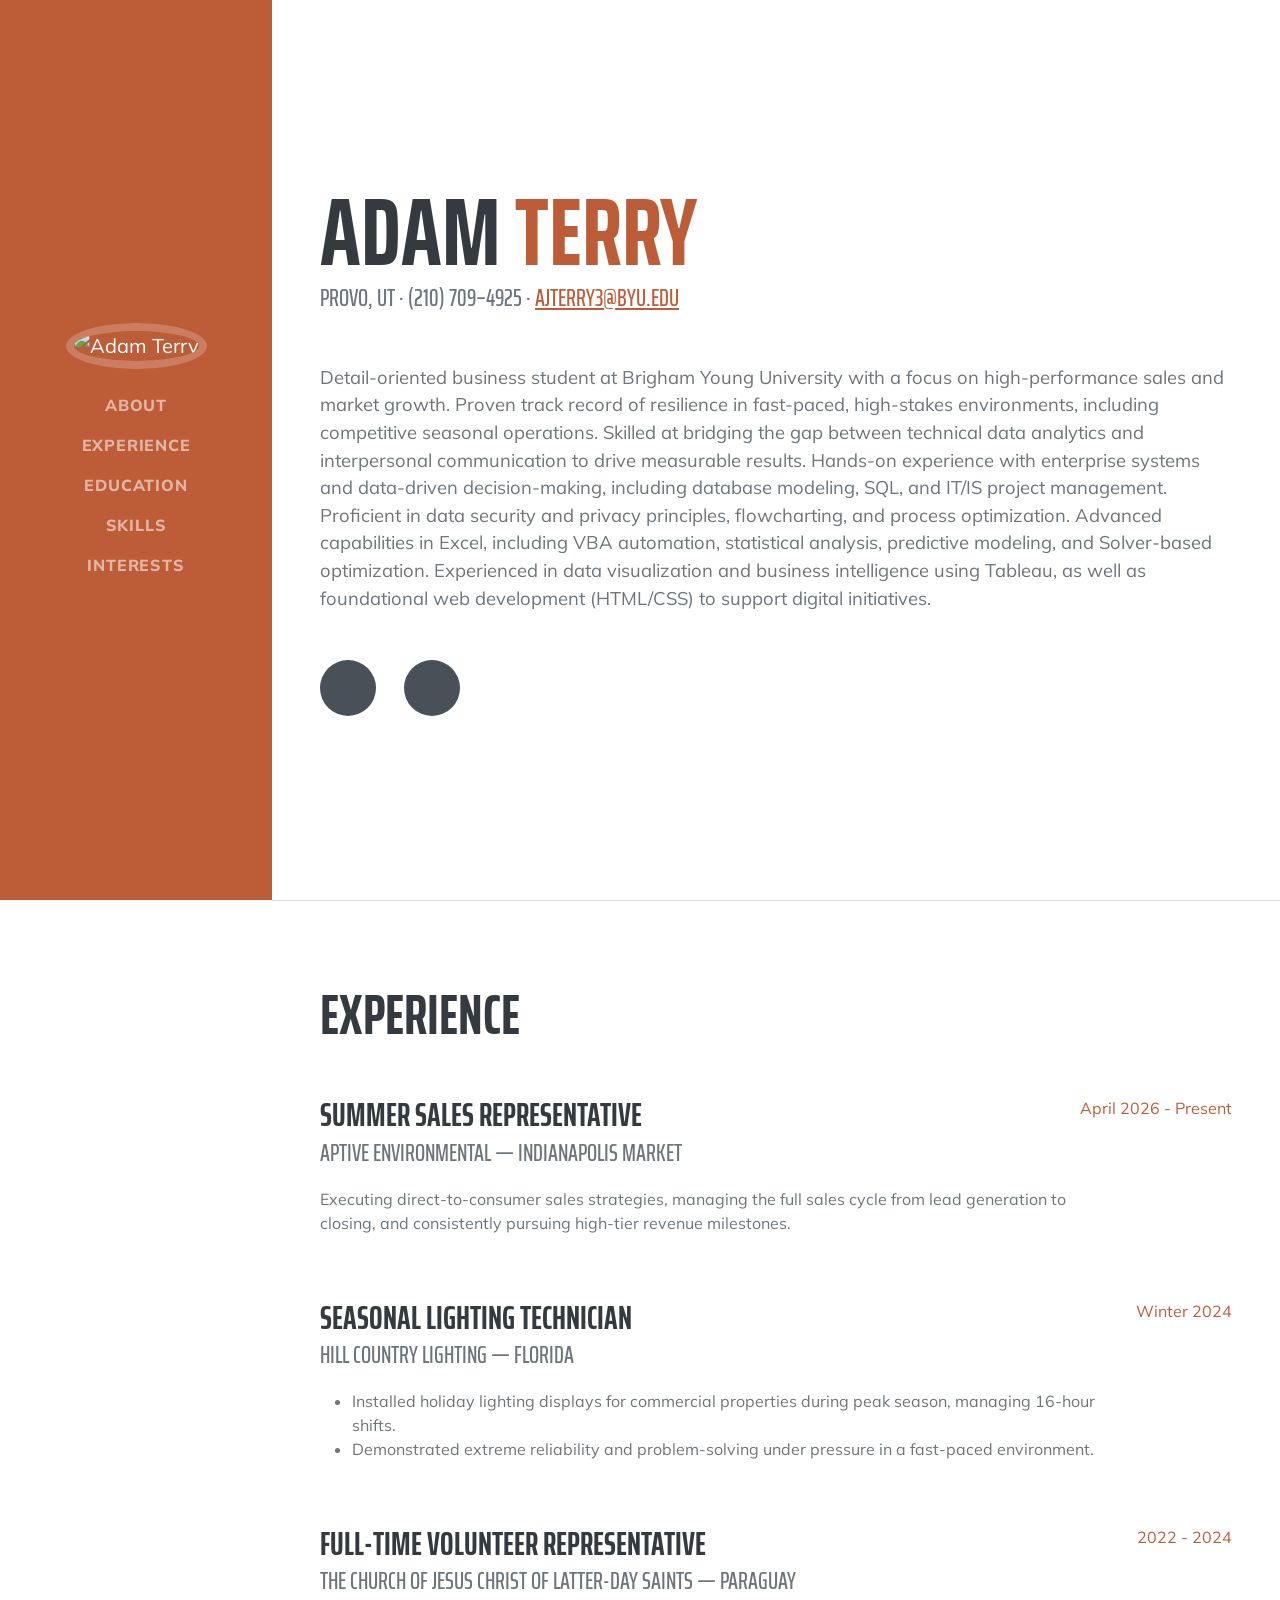
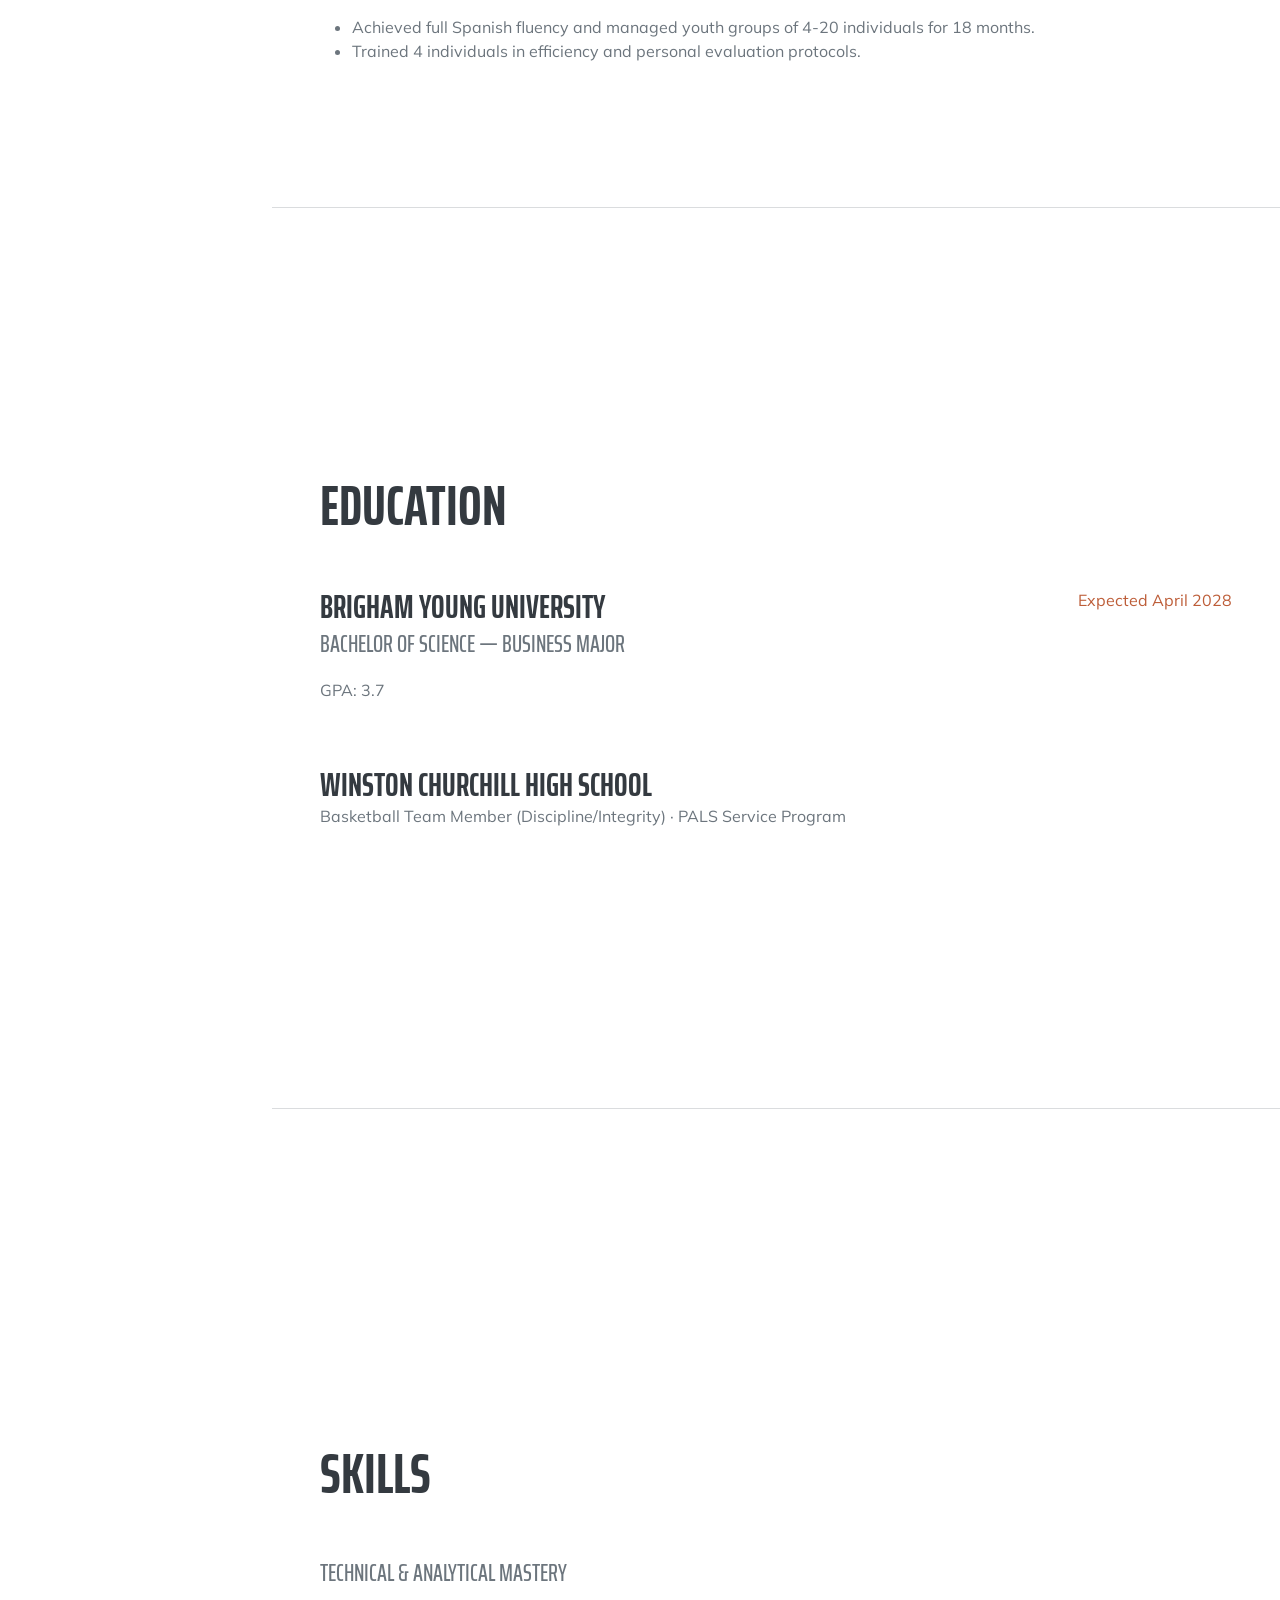
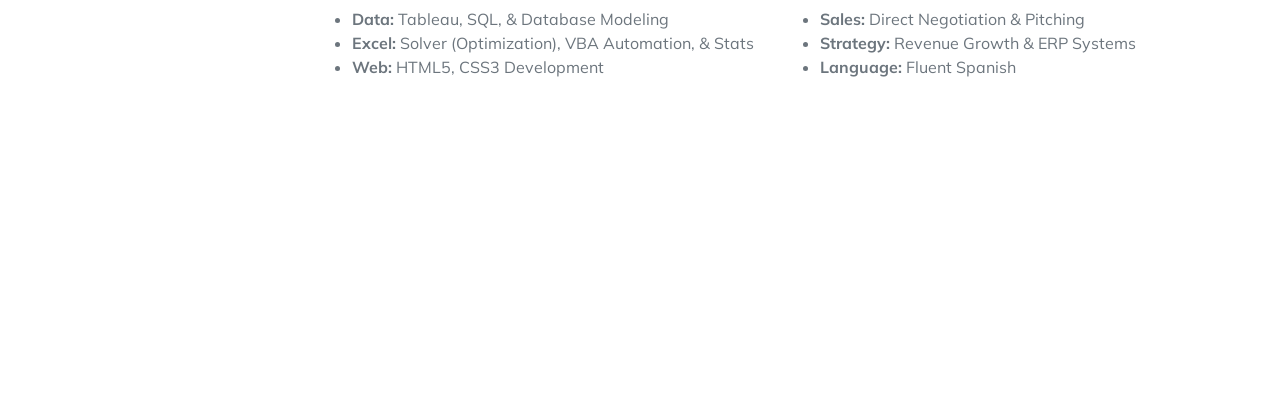
==== commit 9eb39601: "Update index.html" ====
--- a/index.html
+++ b/index.html
@@ -34,7 +34,9 @@
                 <div class="subheading mb-5">
                     Provo, UT · (210) 709–4925 · <a href="mailto:Ajterry3@byu.edu">Ajterry3@byu.edu</a>
                 </div>
-                <p class="lead mb-5">Detail-oriented business student at Brigham Young University with a focus on high-performance sales and market growth. Proven track record of resilience in fast-paced environments, from international leadership in Paraguay to high-stakes seasonal operations. Expert in bridging the gap between technical data analytics and interpersonal communication.</p>
+                <p class="lead mb-5">Detail-oriented business student at Brigham Young University with a focus on high-performance sales and market growth. Proven track record of resilience in fast-paced, high-stakes environments, including competitive seasonal operations. Skilled at bridging the gap between technical data analytics and interpersonal communication to drive measurable results.
+
+Hands-on experience with enterprise systems and data-driven decision-making, including database modeling, SQL, and IT/IS project management. Proficient in data security and privacy principles, flowcharting, and process optimization. Advanced capabilities in Excel, including VBA automation, statistical analysis, predictive modeling, and Solver-based optimization. Experienced in data visualization and business intelligence using Tableau, as well as foundational web development (HTML/CSS) to support digital initiatives.</p>
                 <div class="social-icons">
                     <a class="social-icon" href="https://www.linkedin.com/in/adam-terry-8295273a7/"><i class="fab fa-linkedin-in"></i></a>
                     <a class="social-icon" href="https://github.com/ajterry3"><i class="fab fa-github"></i></a>
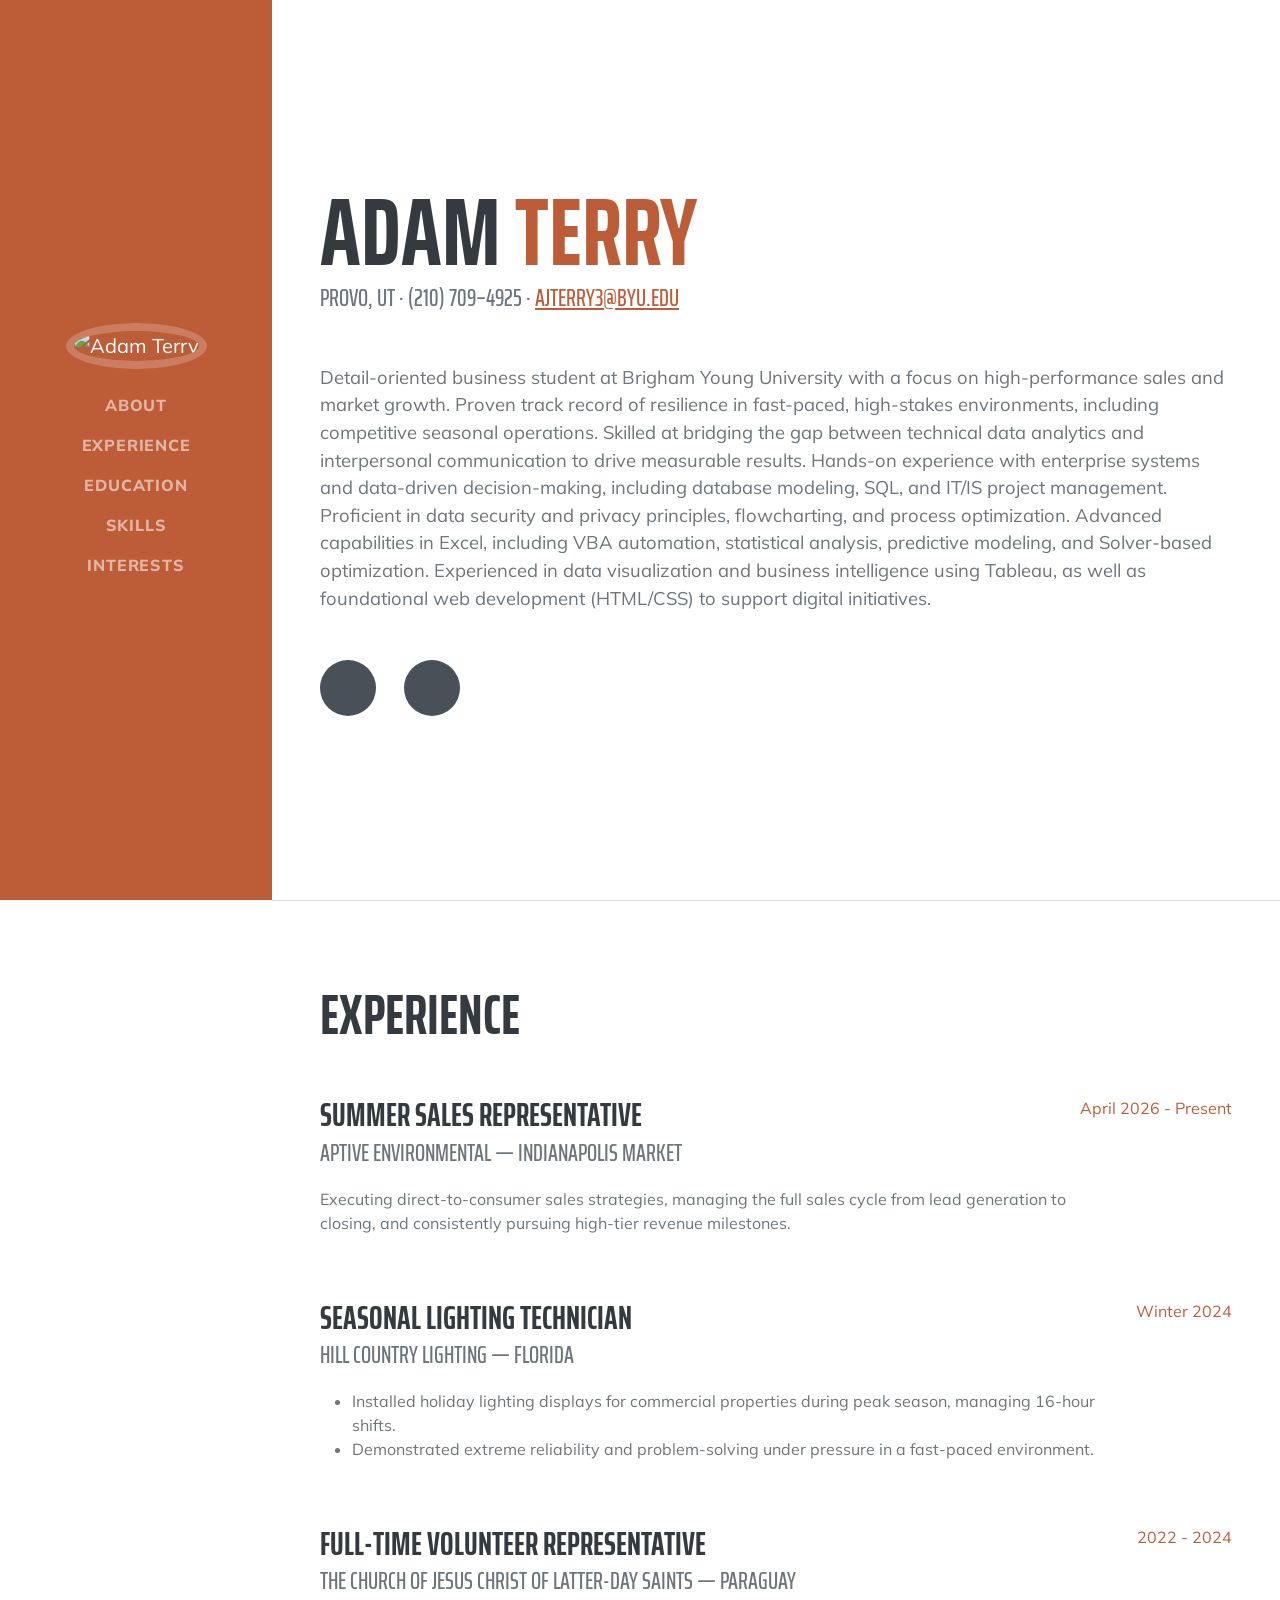
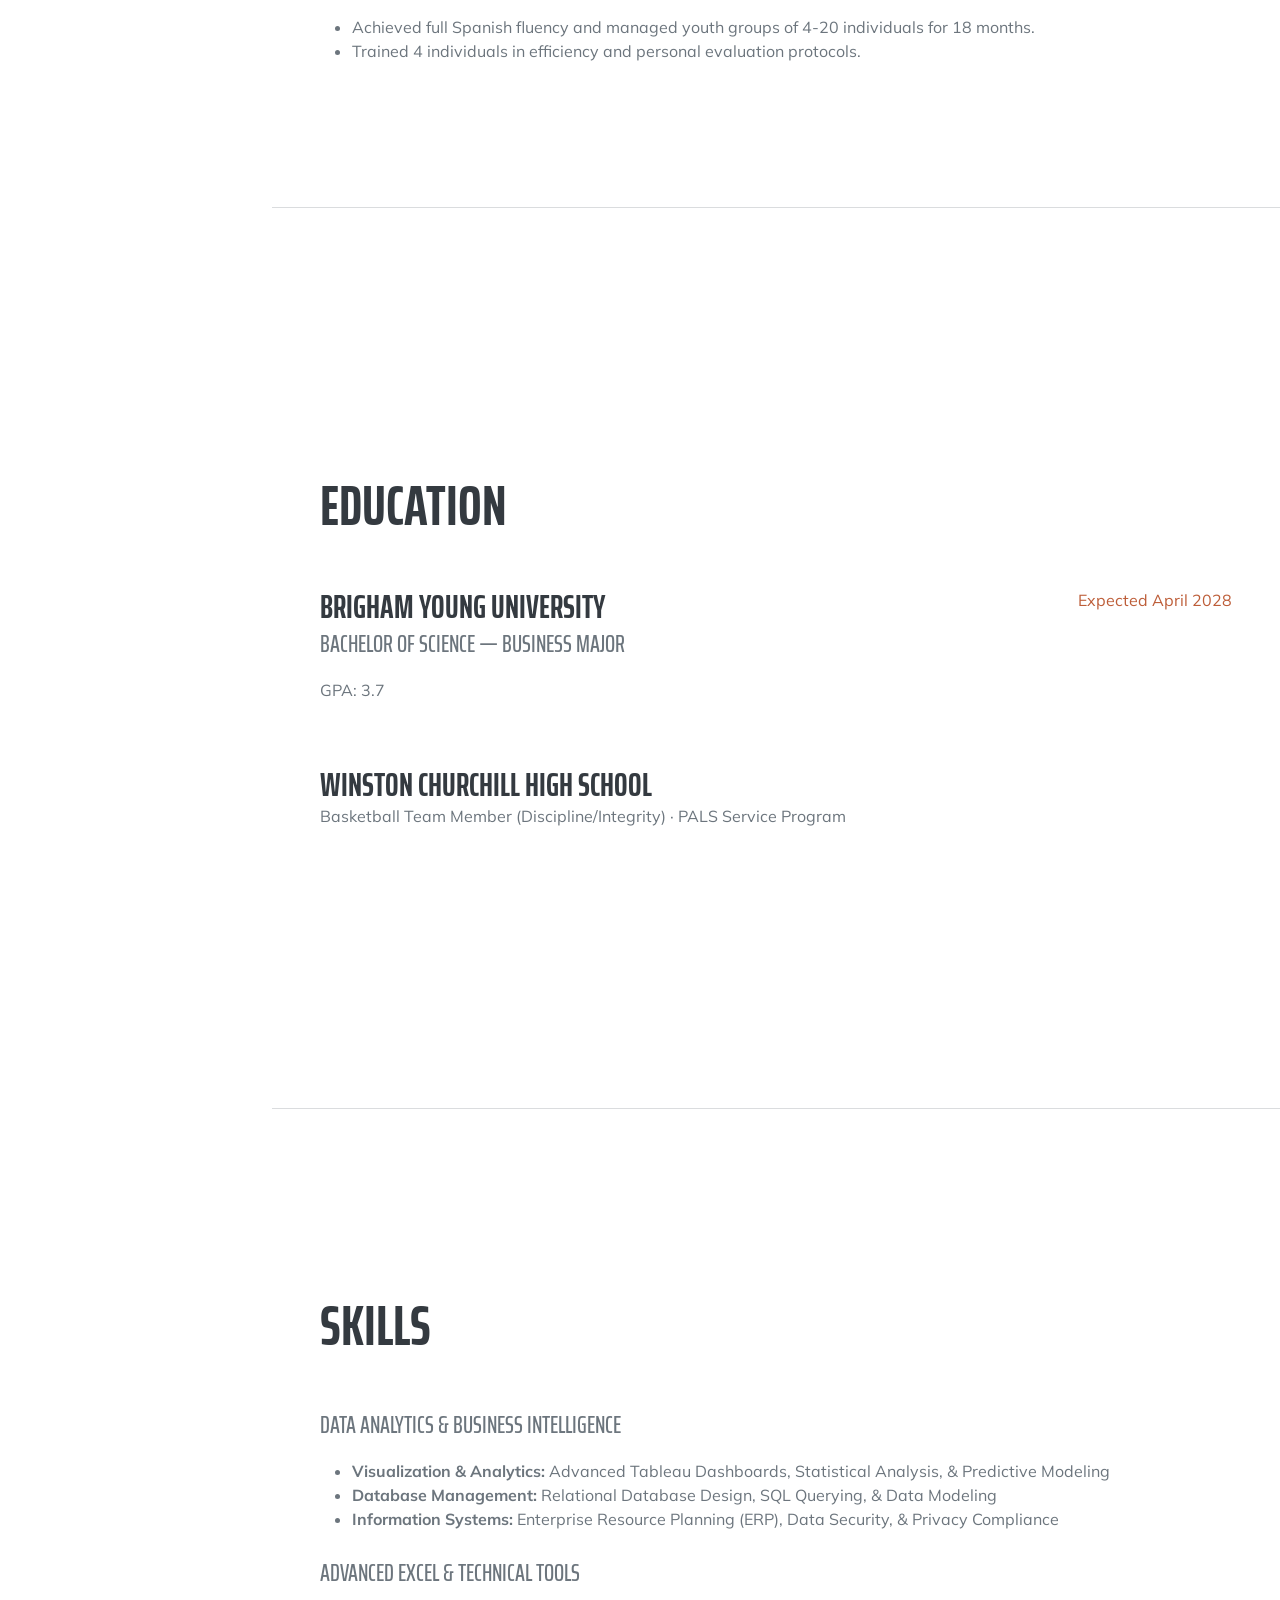
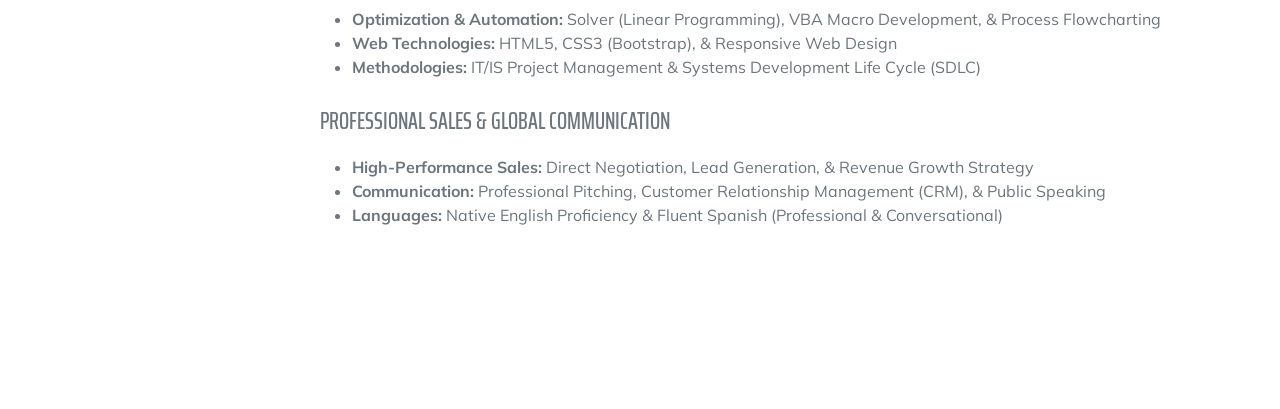
==== commit 85791f6a: "Update index.html" ====
--- a/index.html
+++ b/index.html
@@ -112,23 +112,27 @@
         <section class="resume-section" id="skills">
             <div class="resume-section-content">
                 <h2 class="mb-5">Skills</h2>
-                <div class="subheading mb-3">Technical & Analytical Mastery</div>
-                <div class="row">
-                    <div class="col-md-6">
-                        <ul class="fa-ul mb-0">
-                            <li><span class="fa-li"><i class="fas fa-check"></i></span><strong>Data:</strong> Tableau, SQL, & Database Modeling</li>
-                            <li><span class="fa-li"><i class="fas fa-check"></i></span><strong>Excel:</strong> Solver (Optimization), VBA Automation, & Stats</li>
-                            <li><span class="fa-li"><i class="fas fa-check"></i></span><strong>Web:</strong> HTML5, CSS3 Development</li>
-                        </ul>
-                    </div>
-                    <div class="col-md-6">
-                        <ul class="fa-ul mb-0">
-                            <li><span class="fa-li"><i class="fas fa-check"></i></span><strong>Sales:</strong> Direct Negotiation & Pitching</li>
-                            <li><span class="fa-li"><i class="fas fa-check"></i></span><strong>Strategy:</strong> Revenue Growth & ERP Systems</li>
-                            <li><span class="fa-li"><i class="fas fa-check"></i></span><strong>Language:</strong> Fluent Spanish</li>
-                        </ul>
-                    </div>
-                </div>
+                
+                <div class="subheading mb-3">Data Analytics & Business Intelligence</div>
+                <ul class="fa-ul mb-4">
+                    <li><span class="fa-li"><i class="fas fa-chart-line text-primary"></i></span><strong>Visualization & Analytics:</strong> Advanced Tableau Dashboards, Statistical Analysis, & Predictive Modeling</li>
+                    <li><span class="fa-li"><i class="fas fa-database text-primary"></i></span><strong>Database Management:</strong> Relational Database Design, SQL Querying, & Data Modeling</li>
+                    <li><span class="fa-li"><i class="fas fa-shield-alt text-primary"></i></span><strong>Information Systems:</strong> Enterprise Resource Planning (ERP), Data Security, & Privacy Compliance</li>
+                </ul>
+
+                <div class="subheading mb-3">Advanced Excel & Technical Tools</div>
+                <ul class="fa-ul mb-4">
+                    <li><span class="fa-li"><i class="fas fa-microchip text-primary"></i></span><strong>Optimization & Automation:</strong> Solver (Linear Programming), VBA Macro Development, & Process Flowcharting</li>
+                    <li><span class="fa-li"><i class="fas fa-code text-primary"></i></span><strong>Web Technologies:</strong> HTML5, CSS3 (Bootstrap), & Responsive Web Design</li>
+                    <li><span class="fa-li"><i class="fas fa-tasks text-primary"></i></span><strong>Methodologies:</strong> IT/IS Project Management & Systems Development Life Cycle (SDLC)</li>
+                </ul>
+
+                <div class="subheading mb-3">Professional Sales & Global Communication</div>
+                <ul class="fa-ul mb-0">
+                    <li><span class="fa-li"><i class="fas fa-handshake text-primary"></i></span><strong>High-Performance Sales:</strong> Direct Negotiation, Lead Generation, & Revenue Growth Strategy</li>
+                    <li><span class="fa-li"><i class="fas fa-comments text-primary"></i></span><strong>Communication:</strong> Professional Pitching, Customer Relationship Management (CRM), & Public Speaking</li>
+                    <li><span class="fa-li"><i class="fas fa-globe text-primary"></i></span><strong>Languages:</strong> Native English Proficiency & Fluent Spanish (Professional & Conversational)</li>
+                </ul>
             </div>
         </section>
     </div>
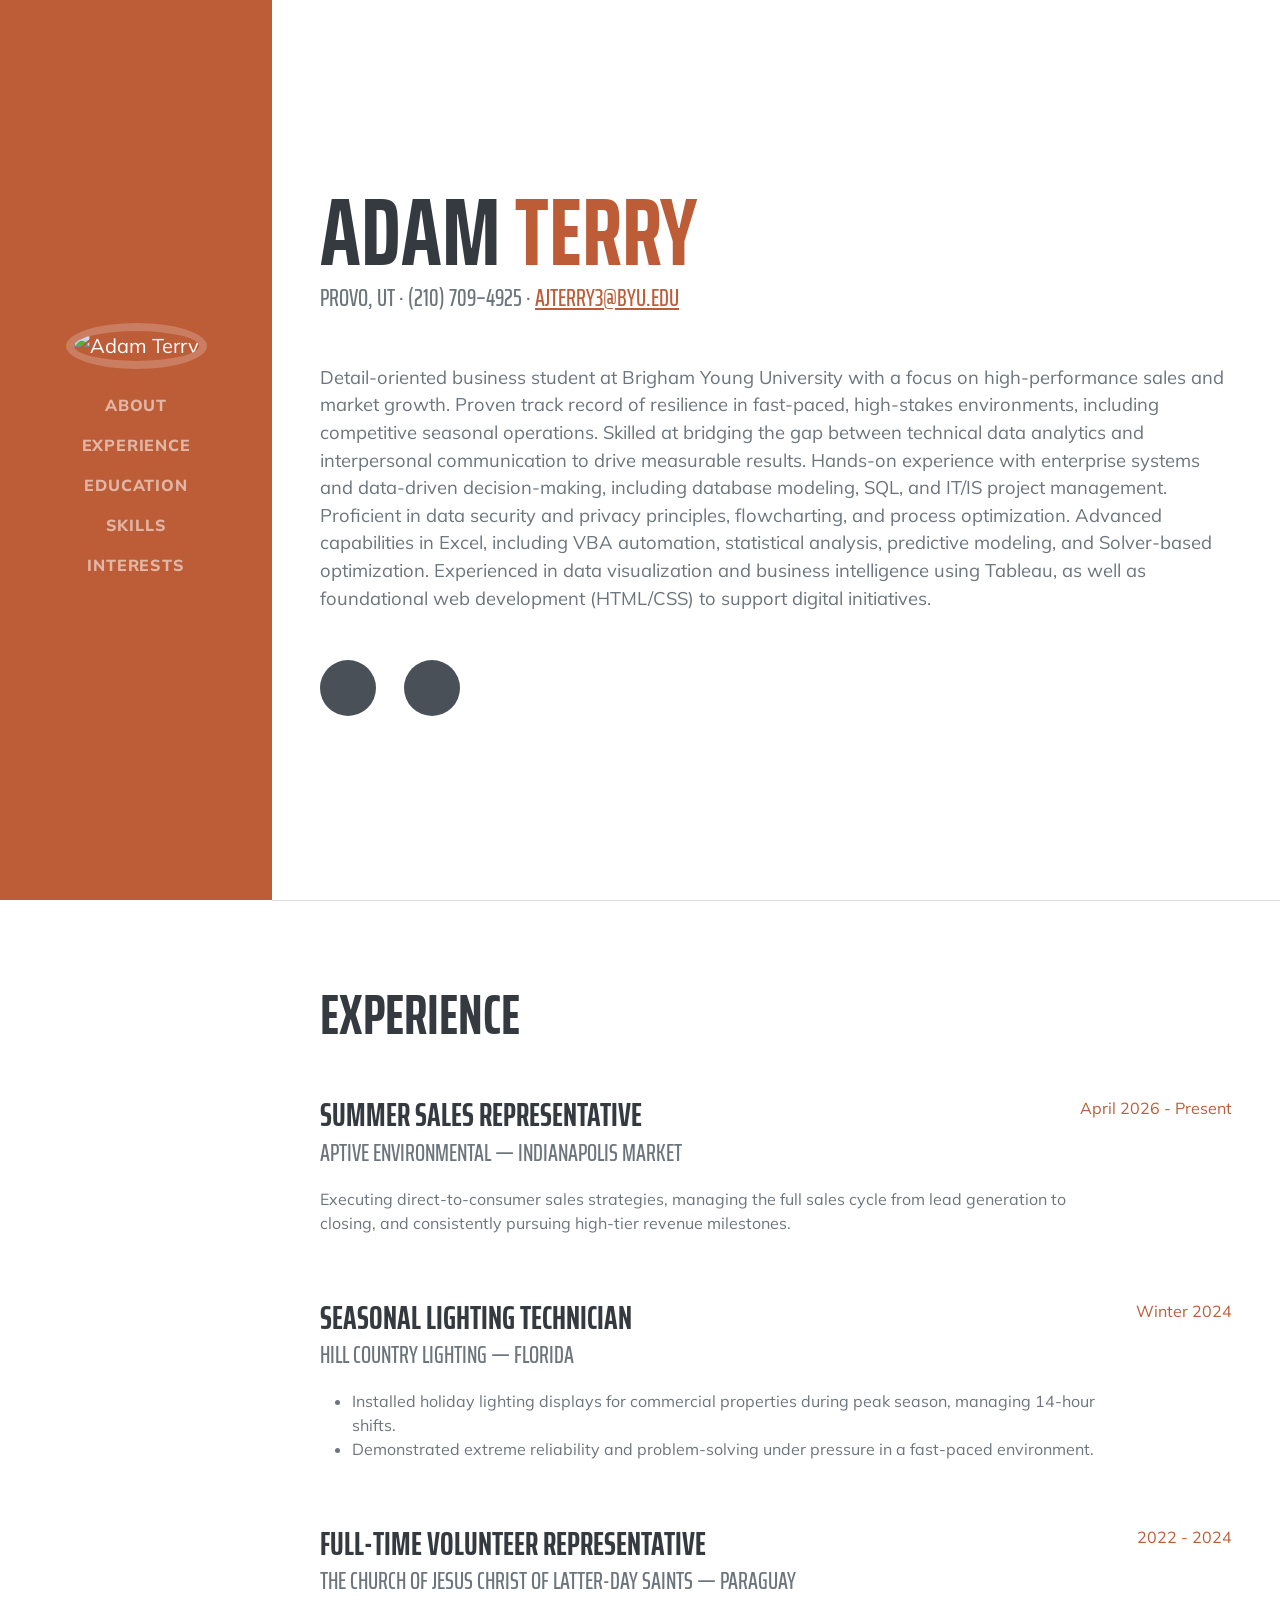
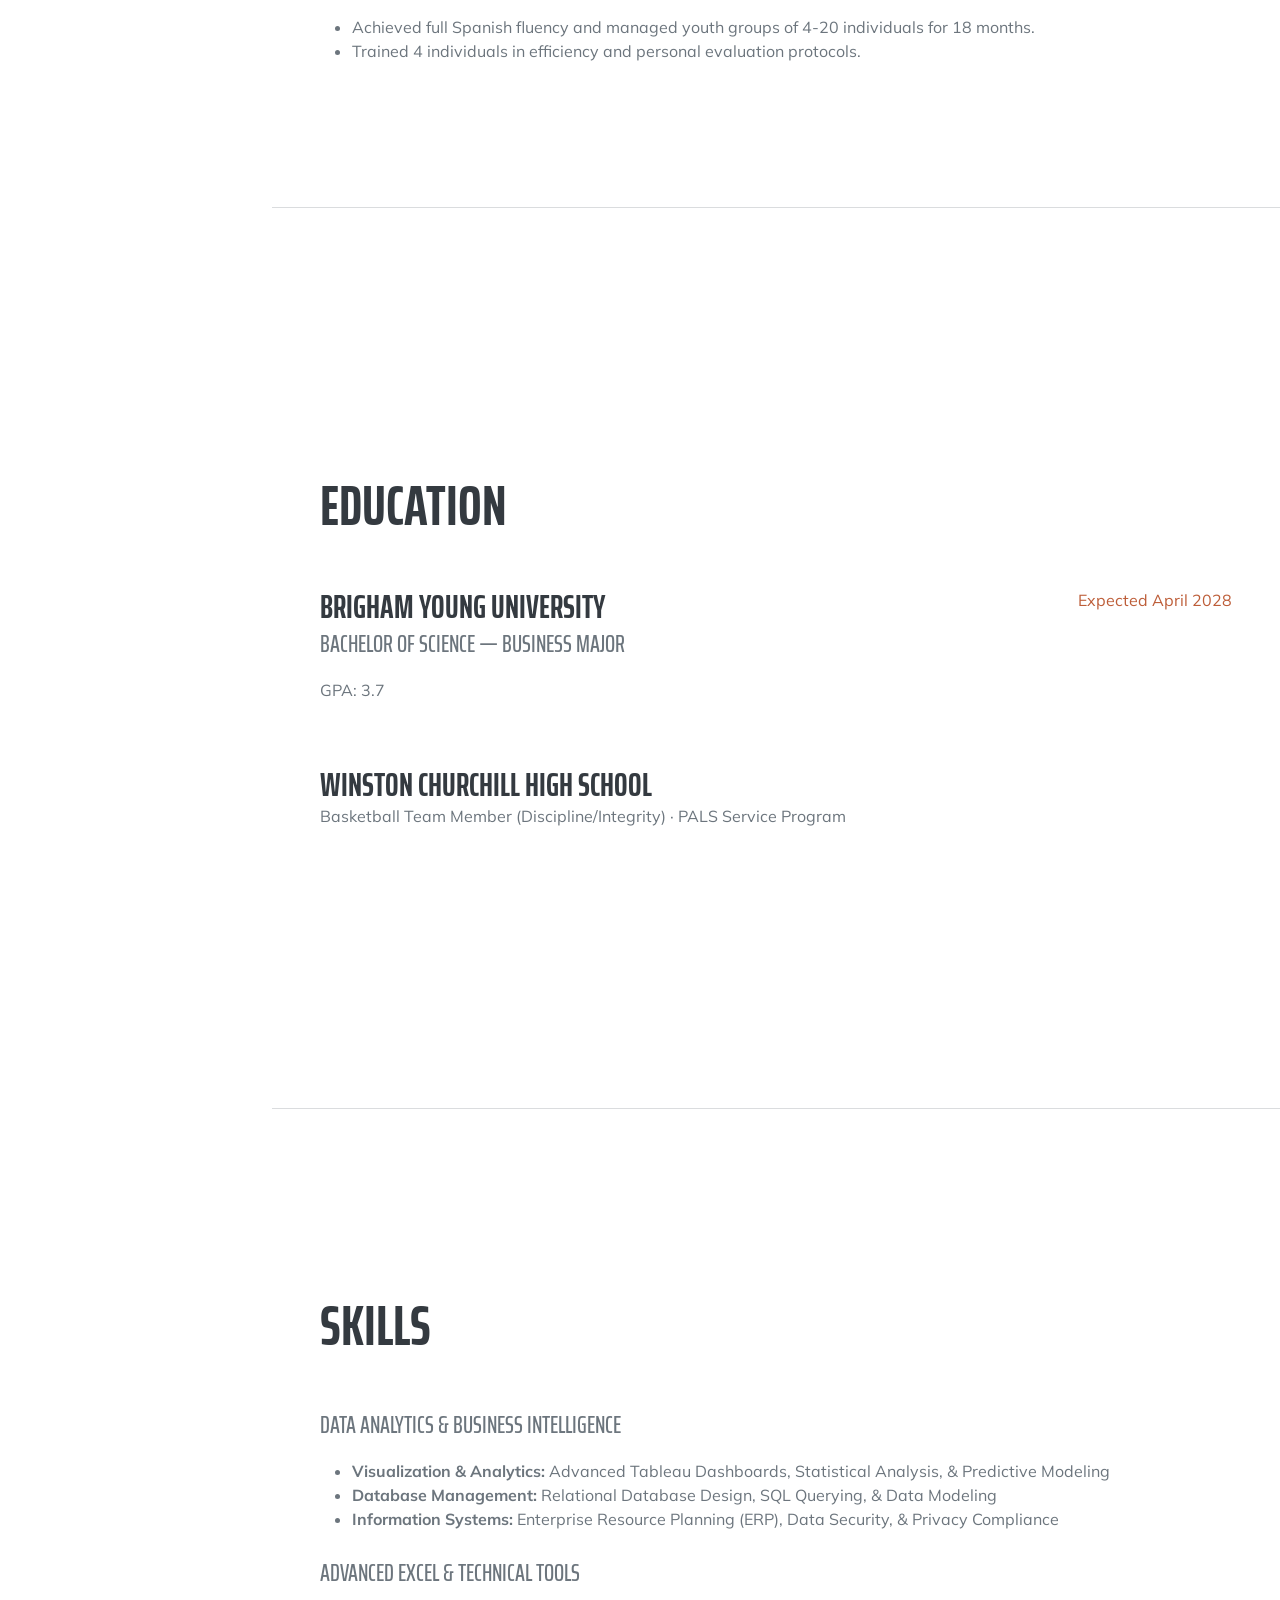
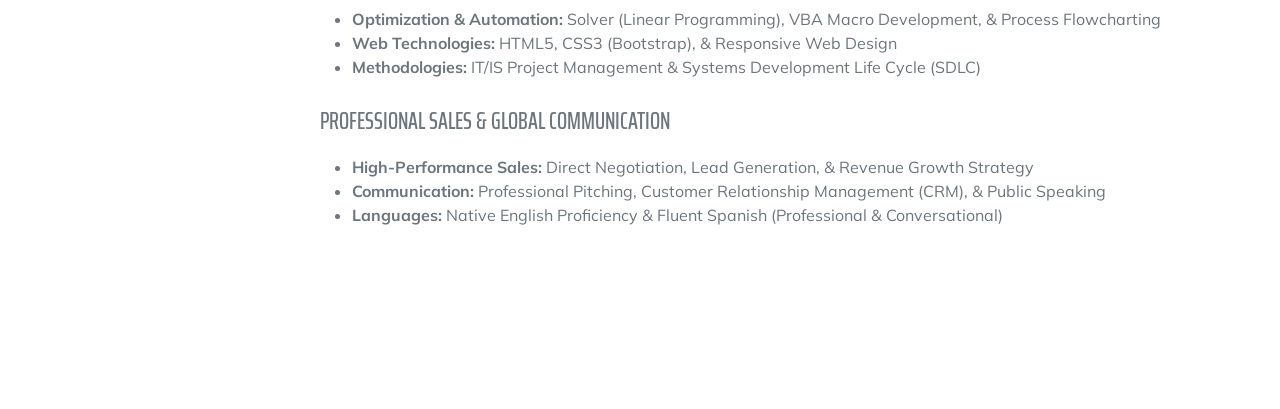
==== commit 446eac81: "Update index.html" ====
--- a/index.html
+++ b/index.html
@@ -64,7 +64,7 @@
                         <h3 class="mb-0">Seasonal Lighting Technician</h3>
                         <div class="subheading mb-3">Hill Country Lighting — Florida</div>
                         <ul>
-                            <li>Installed holiday lighting displays for commercial properties during peak season, managing 16-hour shifts.</li>
+                            <li>Installed holiday lighting displays for commercial properties during peak season, managing 14-hour shifts.</li>
                             <li>Demonstrated extreme reliability and problem-solving under pressure in a fast-paced environment.</li>
                         </ul>
                     </div>
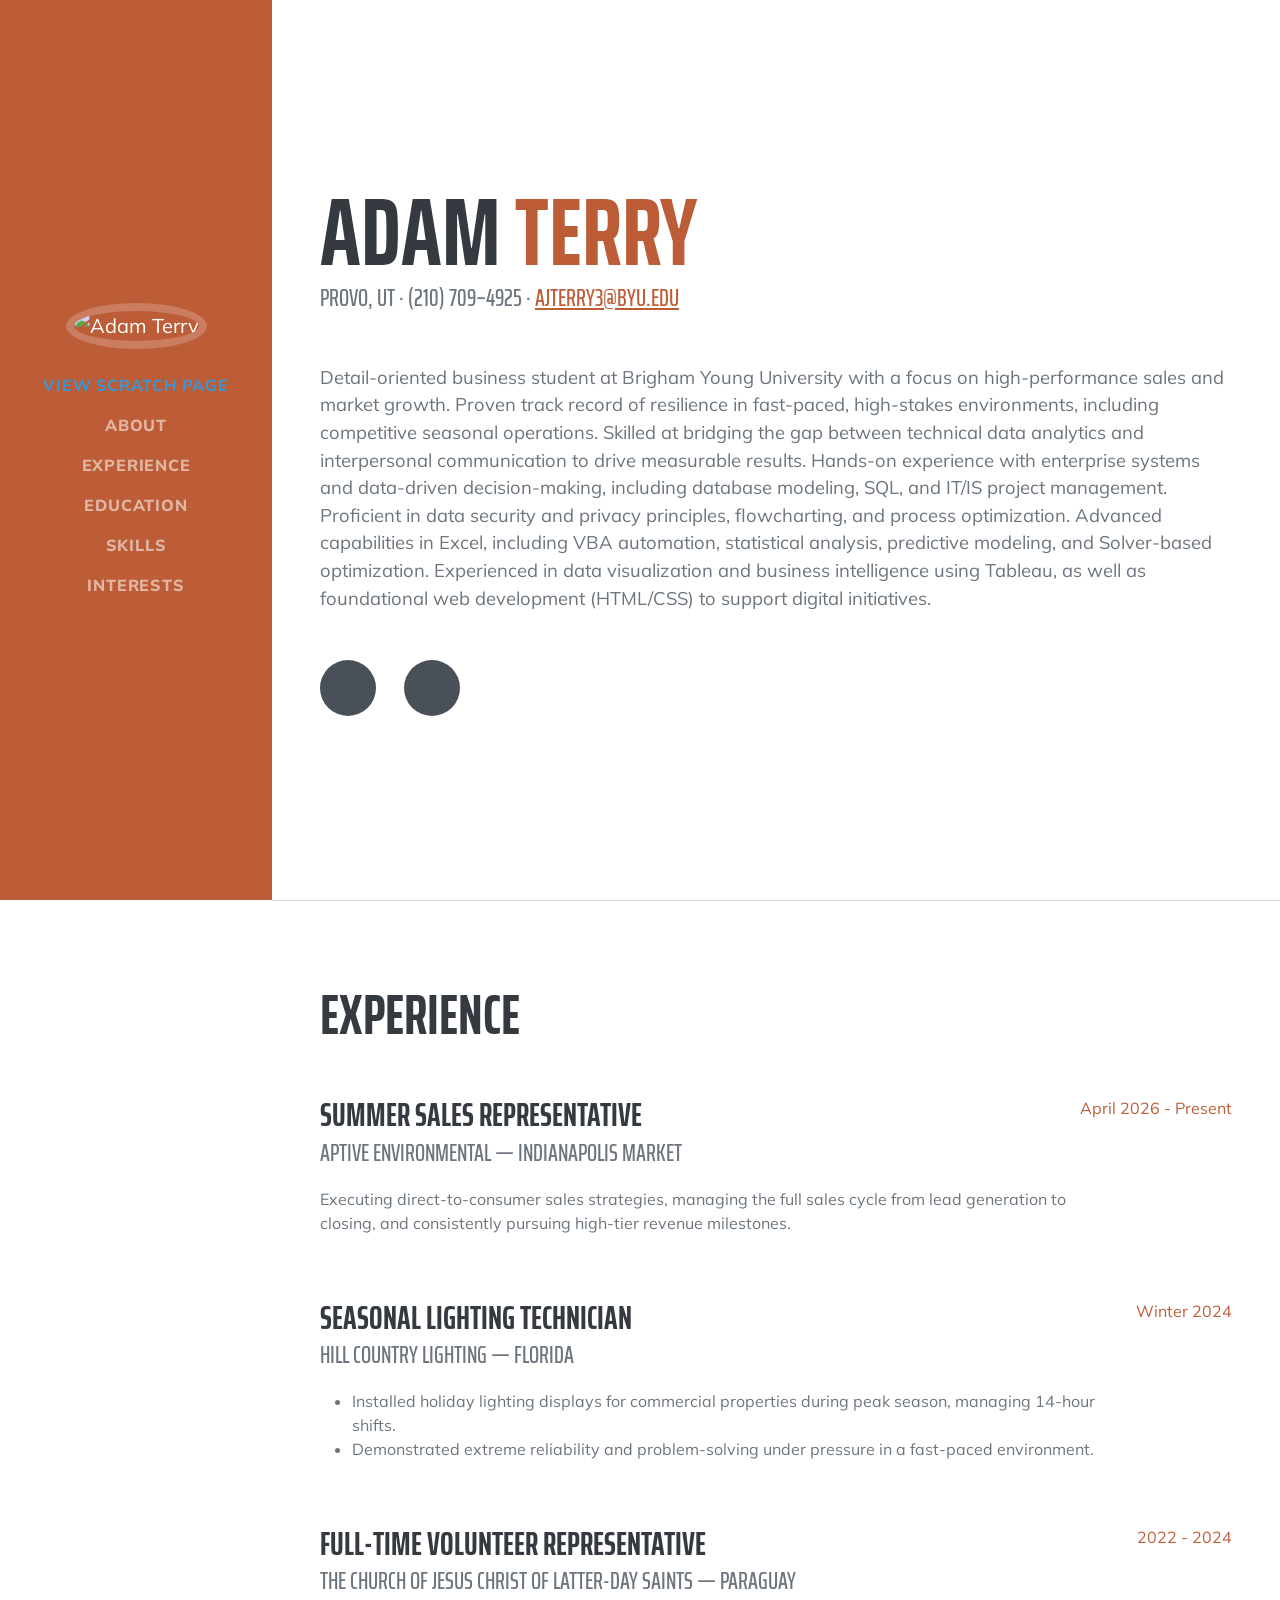
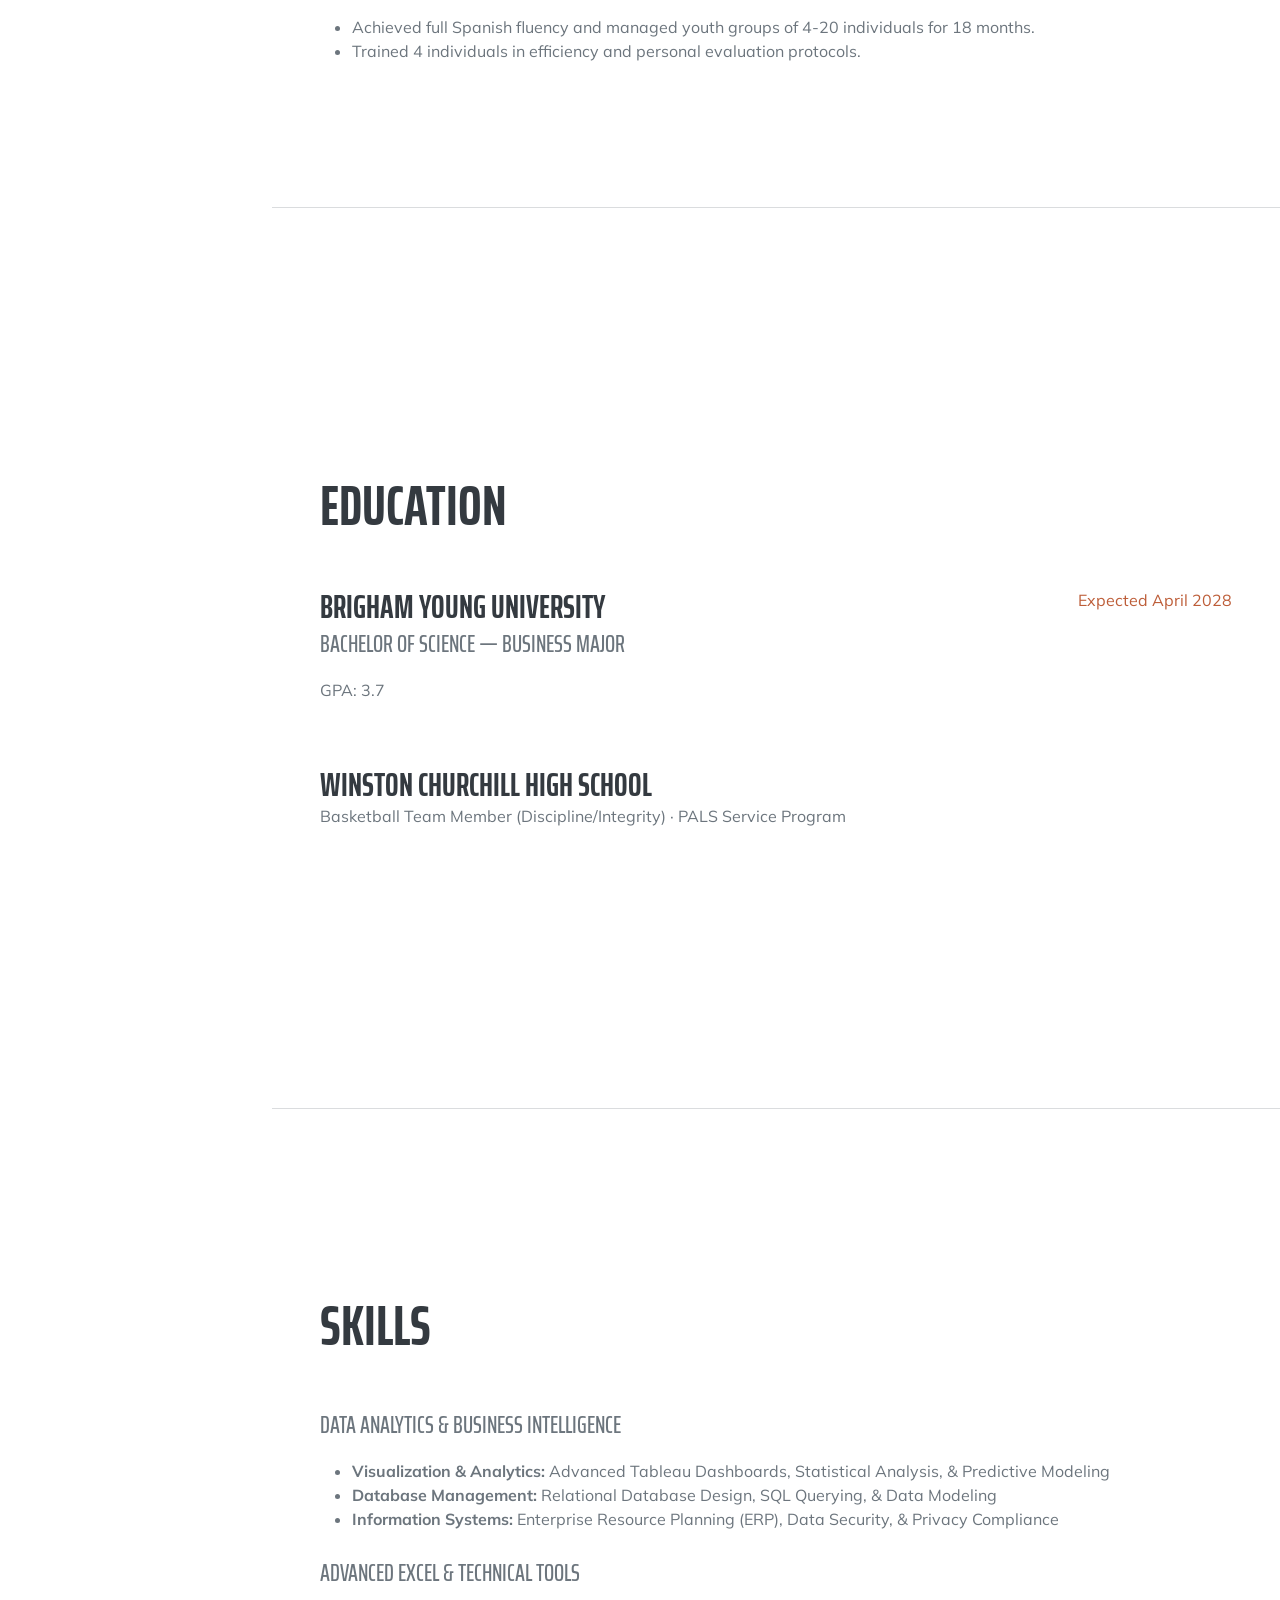
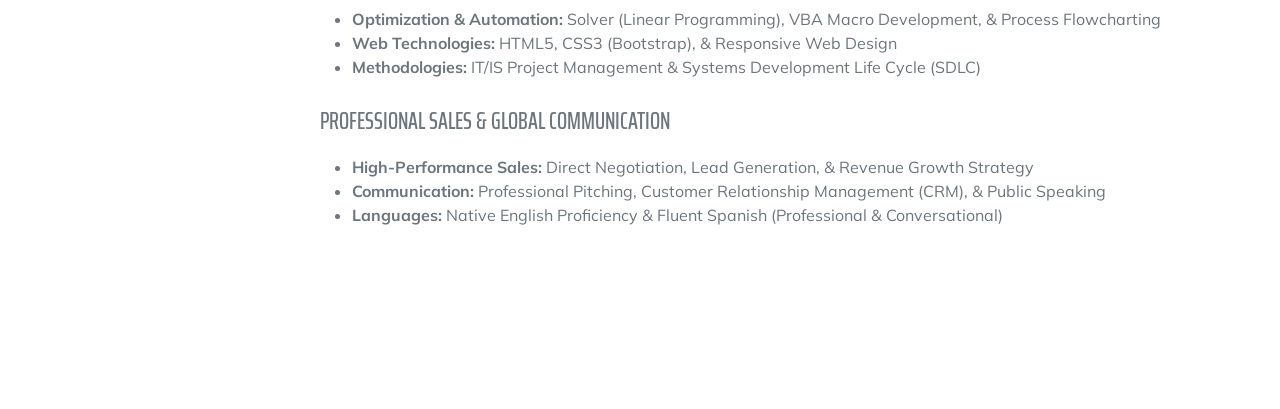
==== commit b92148b1: "Update index.html" ====
--- a/index.html
+++ b/index.html
@@ -18,14 +18,19 @@
             </a>
             <button class="navbar-toggler" type="button" data-bs-toggle="collapse" data-bs-target="#navbarResponsive" aria-controls="navbarResponsive" aria-expanded="false" aria-label="Toggle navigation"><span class="navbar-toggler-icon"></span></button>
             <div class="collapse navbar-collapse" id="navbarResponsive">
-                <ul class="navbar-nav">
-                    <li class="nav-item"><a class="nav-link js-scroll-trigger" href="#about">About</a></li>
-                    <li class="nav-item"><a class="nav-link js-scroll-trigger" href="#experience">Experience</a></li>
-                    <li class="nav-item"><a class="nav-link js-scroll-trigger" href="#education">Education</a></li>
-                    <li class="nav-item"><a class="nav-link js-scroll-trigger" href="#skills">Skills</a></li>
-                    <li class="nav-item"><a class="nav-link js-scroll-trigger" href="#interests">Interests</a></li>
-                </ul>
-            </div>
+    <ul class="navbar-nav">
+        <li class="nav-item">
+            <a class="nav-link js-scroll-trigger" href="scratch.html" style="color: #3498db; font-weight: bold;">
+                View Scratch Page
+            </a>
+        </li>
+        <li class="nav-item"><a class="nav-link js-scroll-trigger" href="#about">About</a></li>
+        <li class="nav-item"><a class="nav-link js-scroll-trigger" href="#experience">Experience</a></li>
+        <li class="nav-item"><a class="nav-link js-scroll-trigger" href="#education">Education</a></li>
+        <li class="nav-item"><a class="nav-link js-scroll-trigger" href="#skills">Skills</a></li>
+        <li class="nav-item"><a class="nav-link js-scroll-trigger" href="#interests">Interests</a></li>
+    </ul>
+</div>
         </nav>
         <div class="container-fluid p-0">
         <section class="resume-section" id="about">
